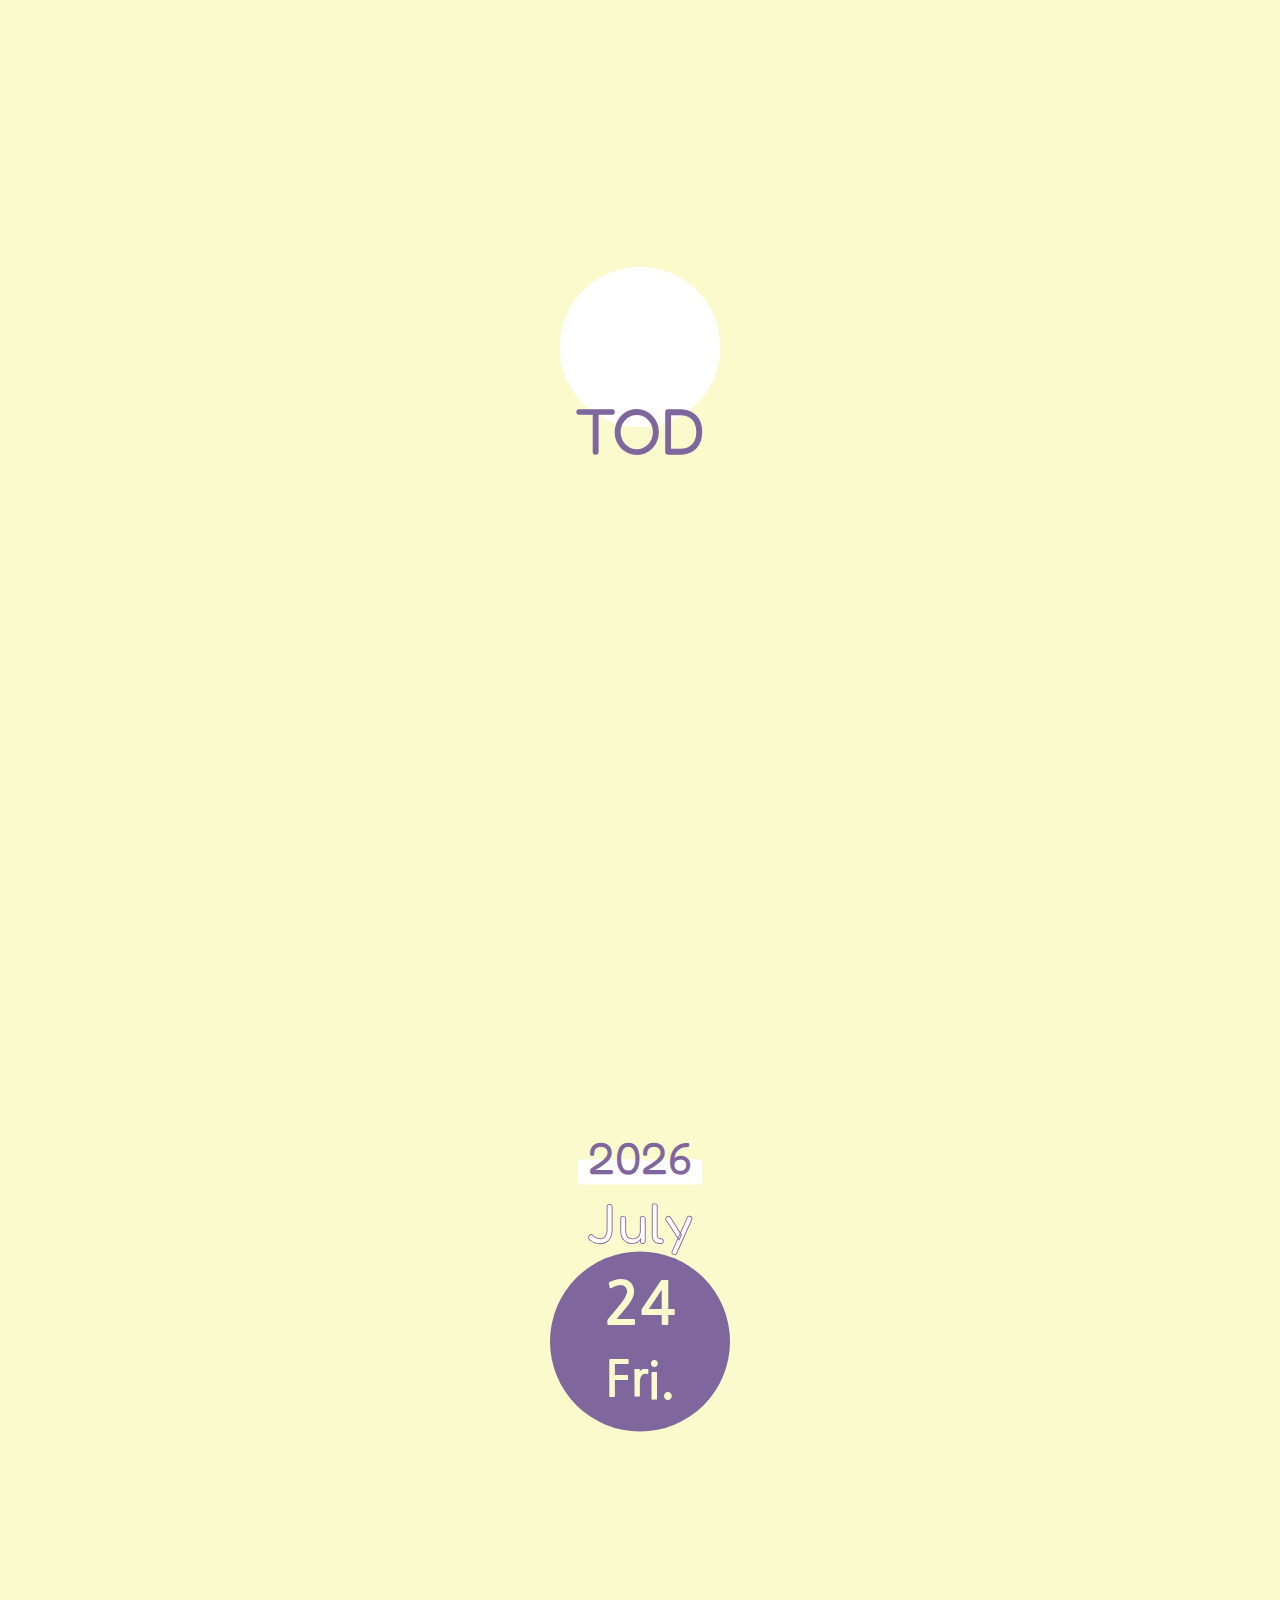
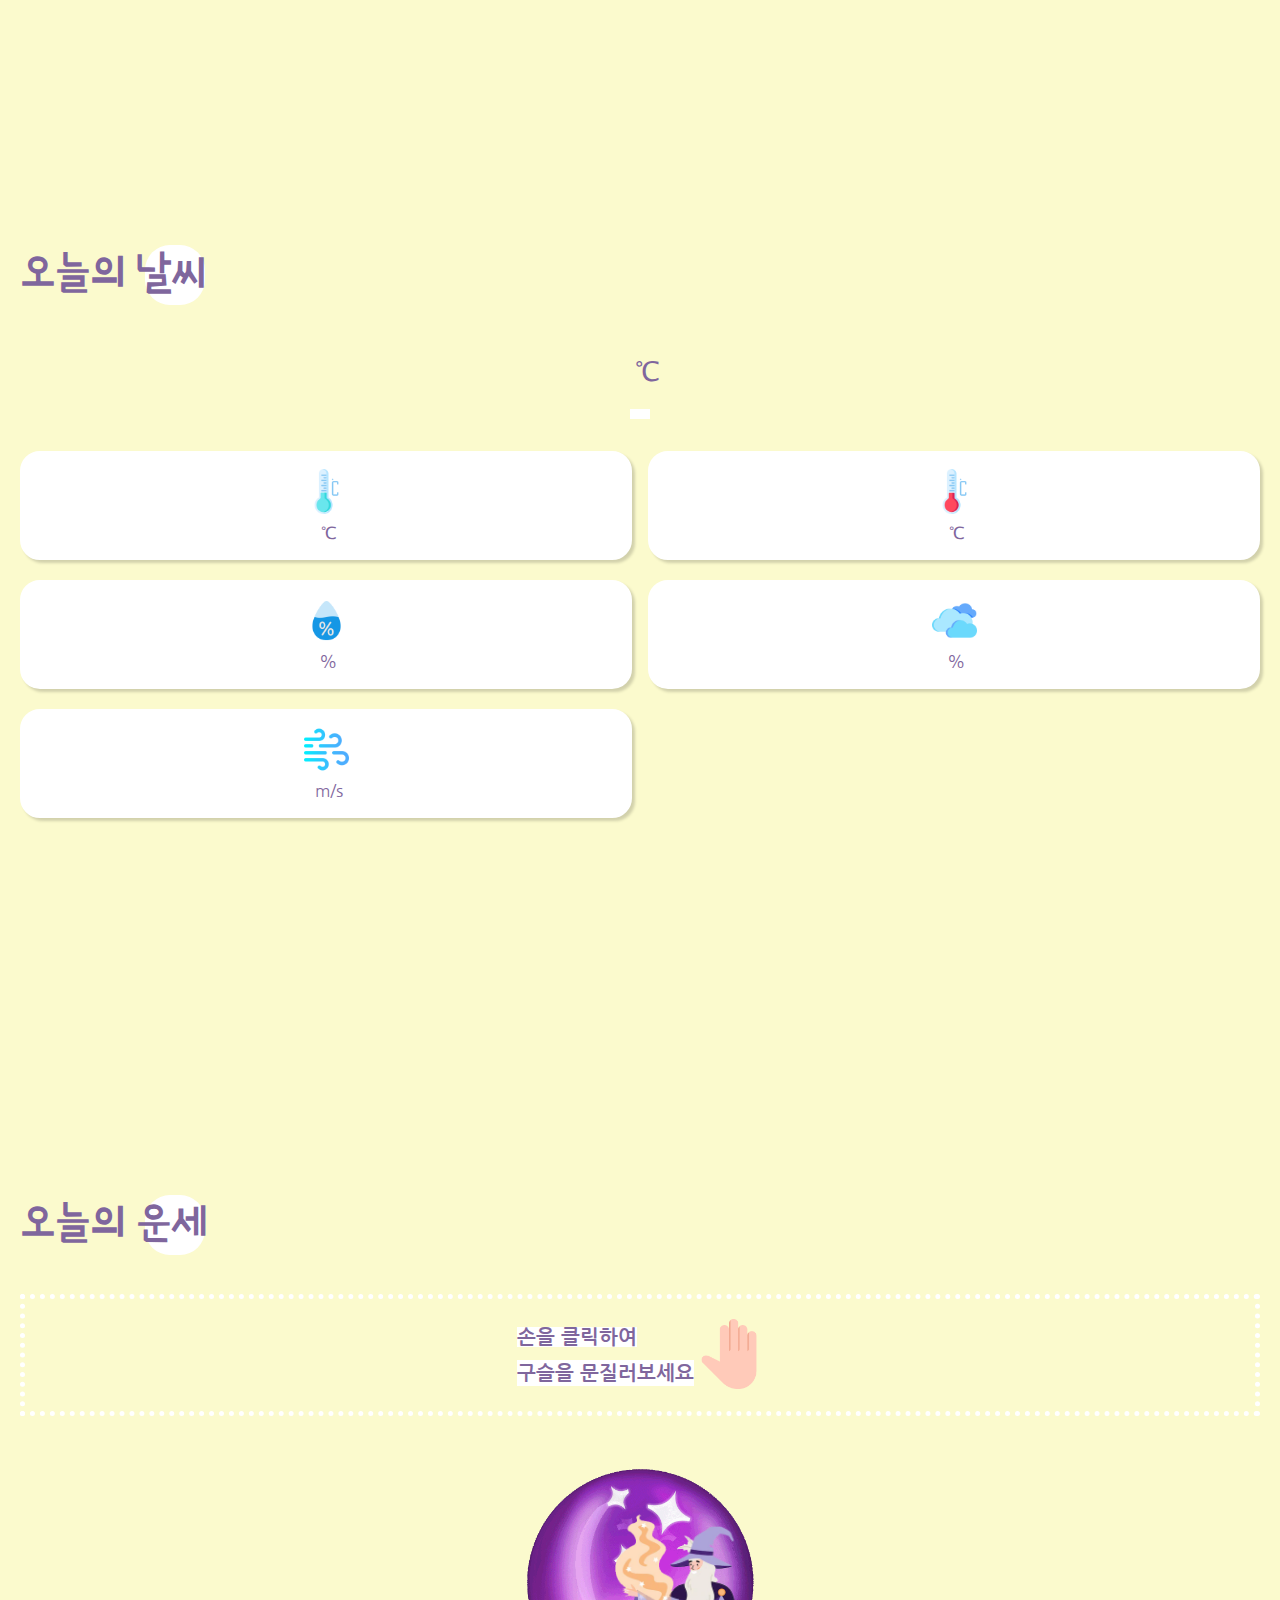
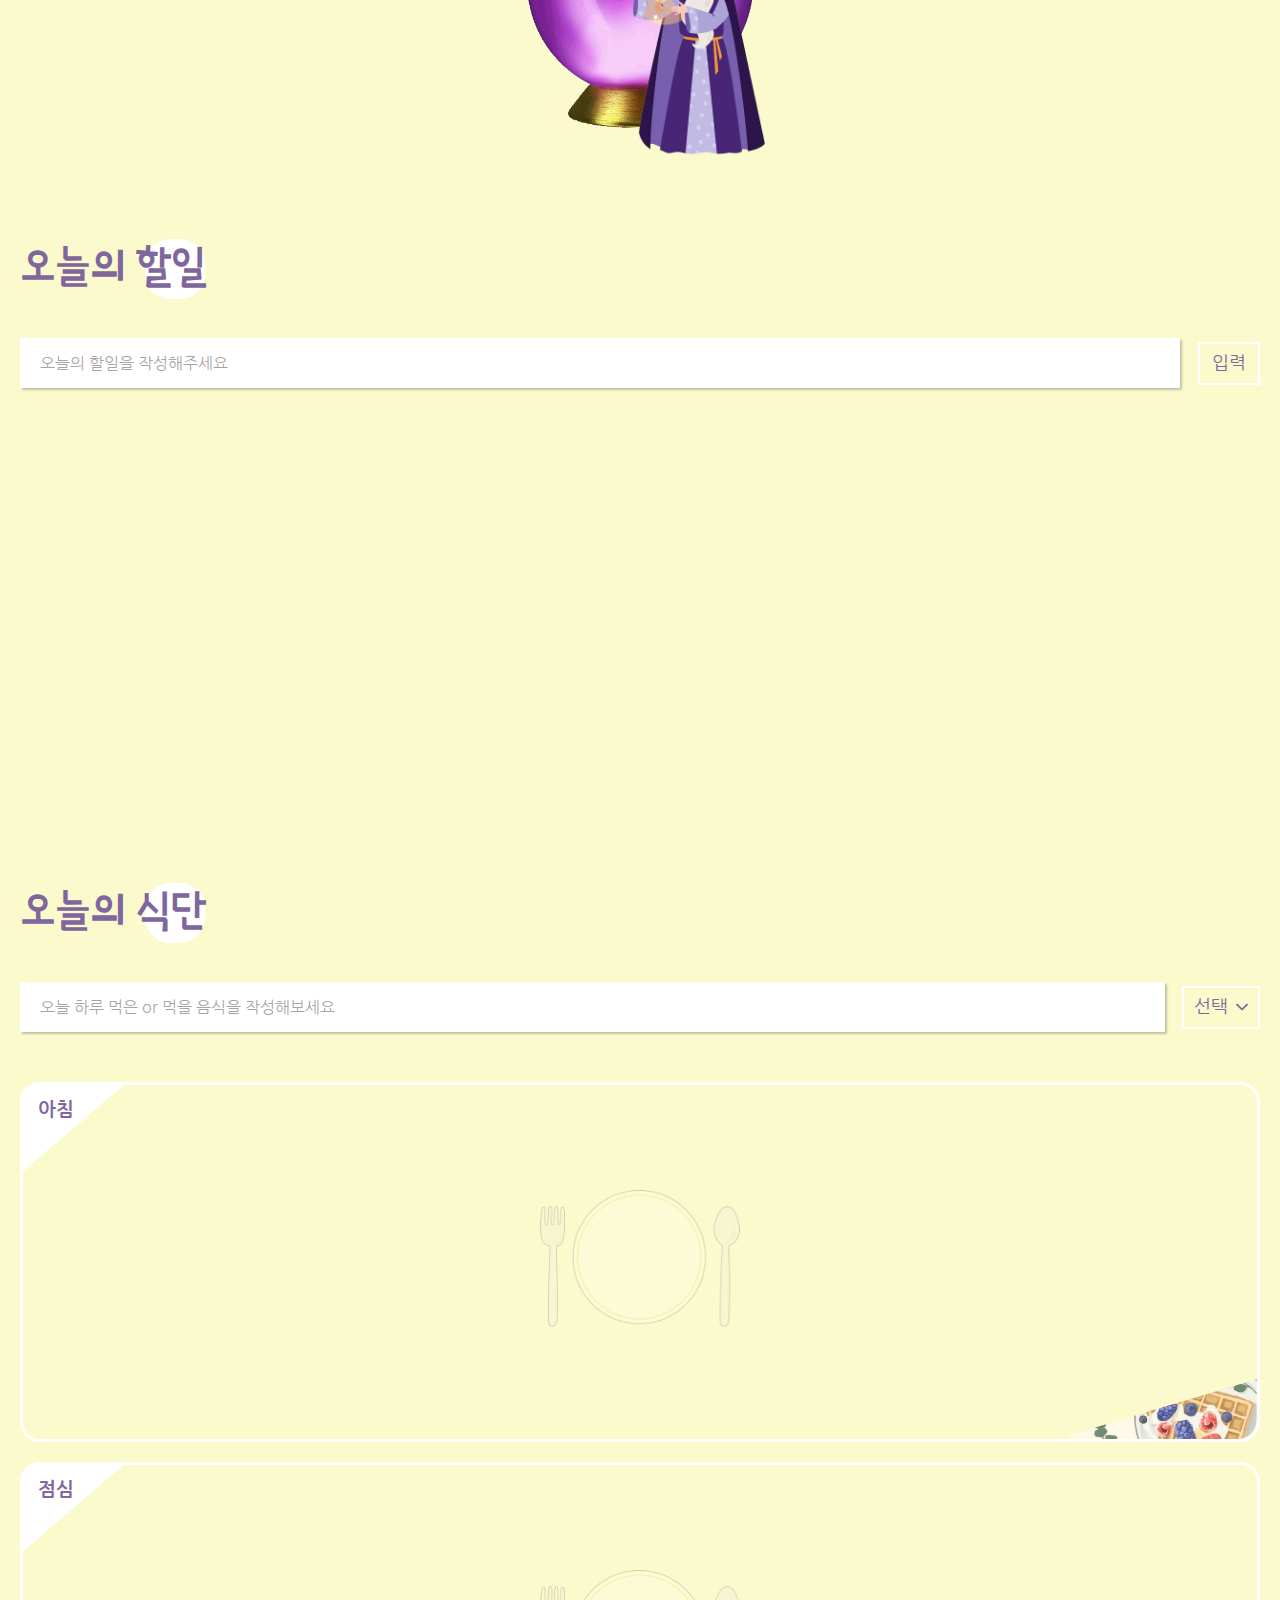
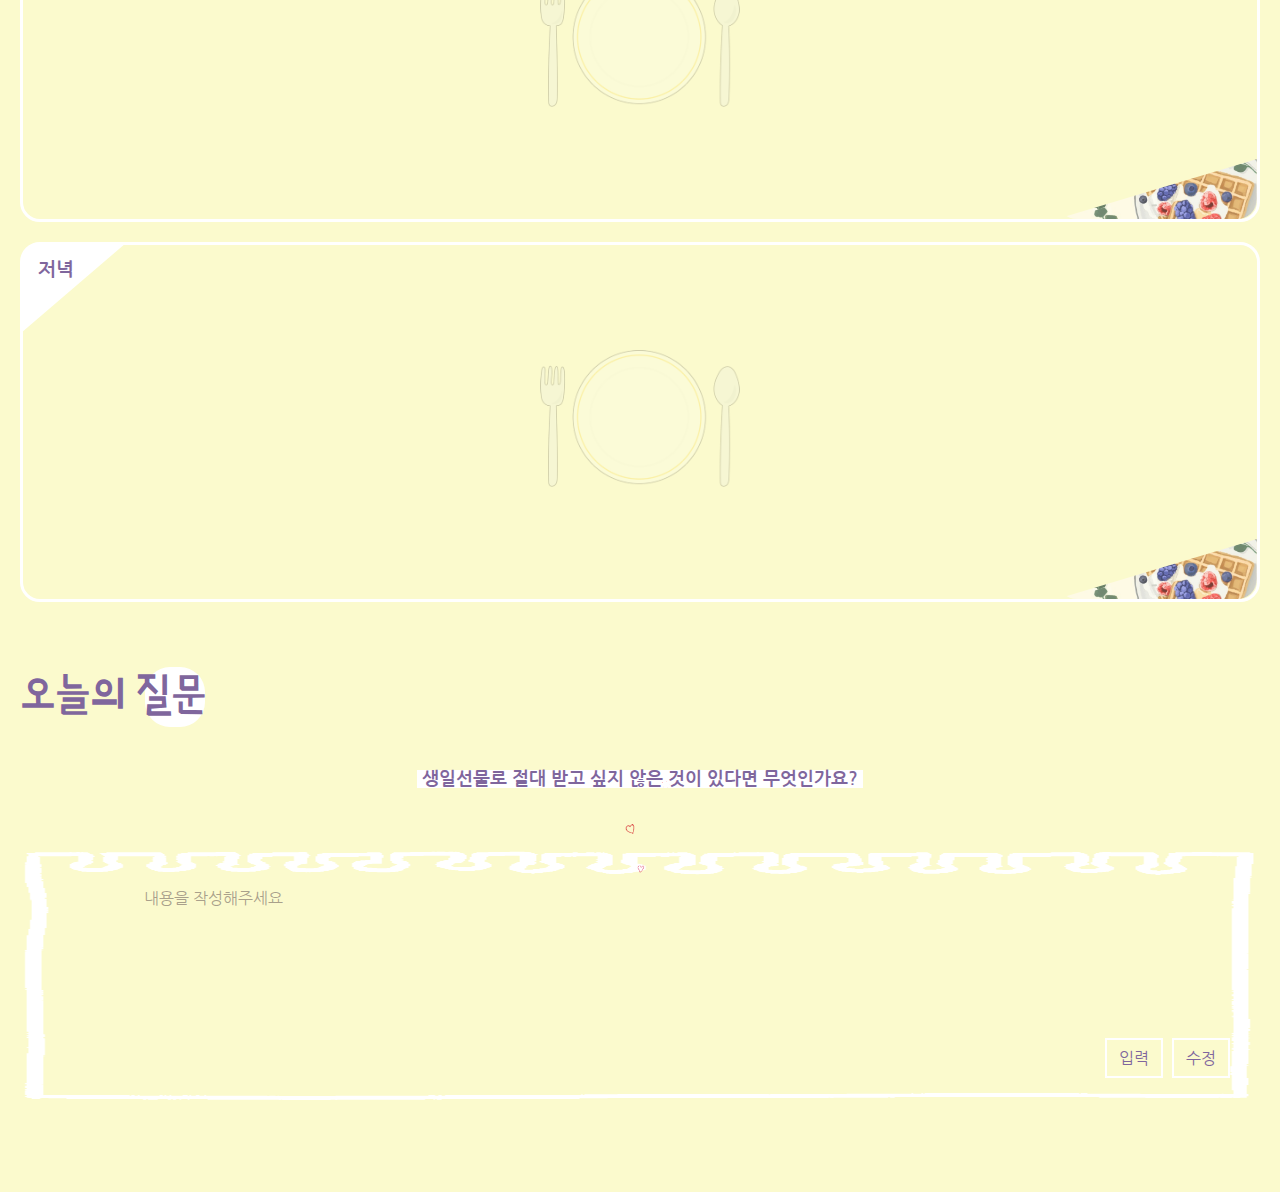
==== today/MO/index.html @ ecceb497 "Add files via upload" ====
<!DOCTYPE html>
<html lang="ko">

<head>
    <meta charset="UTF-8">
    <meta http-equiv="X-UA-Compatible" content="IE=edge">
	<meta http-equiv="Content-Security-Policy" content="upgrade-insecure-requests">
    <meta name="viewport" content="width=device-width, initial-scale=1.0">
    <meta name="author" content="mijin">
    <meta name="description" content="today">
    <link rel="stylesheet" href="./css/reset.css" type="text/css">
    <link rel="stylesheet" href="./css/index.css" type="text/css">
    <title>TODAY</title>
    <link rel="icon" href="../PC/images/favicon.ico">
    <link rel="shortcut icon" href="../PC/images/favicon.ico">
</head>

<body>
    <div id="wrap">
        <header class="h100">
					<div class="inner">
						<div class="title-wrap">
							<h1 class="main-title">TODAY IS ...</h1>
						</div>
						<span class="circle"></span>
						<div class="scroll-img-area hide">
							<img src="./images/scroll.png" alt="scrollImg" class="scroll-img">
						</div>
					</div>
        </header>

        <main>
					<section id="today">
						<div class="today-wrap">
							<div class="inner">
								<h2 class="title">day</h2>
								
								<div class="day-wrap">
									<div class="day">
										<strong class="year"></strong>
										<svg width="280" height="150" viewBox="0 0 650 10">
											<text class="month" text-anchor="middle" x="50%"></text>
										</svg>
										<div class="txt">
											<strong class="date"></strong>
											<strong class="day-week"></strong>
										</div>
									</div>
								</div>
							</div>          
						</div>     
					</section>

						<section id="weather" class="h100">
							<div class="common-wrap">
                <div class="inner">
									<h2 class="title">오늘의 날씨 <span class="dot"></span></h2>
									<div class="weather-data">
										<div class="tit">
												<strong class="icon"></strong>
												<div class="tit-detail">
														<strong class="name"></strong>
														<strong class="temperature"></strong><span class="degree">&#8451;</span>
												</div>
										</div>

										<div class="tit-description">
											<strong class="description"></strong>
										</div>

										<div class="cont">
												<ul>
														<li>
																<img src="../PC/images/low-temperature.png" alt="high-temperature">
																<strong class="tempMin"></strong><span>&#8451;</span>
														</li>
														<li>
																<img src="../PC/images/high-temperature.png" alt="high-temperature">
																<strong class="tempMax"></strong><span>&#8451;</span>
														</li>
														<li>
																<img src="../PC/images//humidity.png" alt="humidity">
																<strong class="humidity"></strong><span>&#37;</span>
														</li>
														<li>
																<img src="../PC/images/clouds.png" alt="clouds">
																<strong class="clouds"></strong><span>&#37;</span>
														</li>
														<li>
																<img src="../PC/images/wind.png" alt="wind">
																<strong class="wind"></strong><span>m&#47;s</span>
														</li>
												</ul>
										</div>
									</div>
								</div>
							</div>
            </section>

						<section id="fortune-telling">
							<div class="common-wrap">
								<div class="inner">
									<h2 class="title">오늘의 운세 <span class="dot"></span></h2>
									<div class="area-wrap">
											<div class="hand-area">
													<div class="txt-area">
															<span class="txt type01">손을 클릭하여<br></span>
															<span class="txt type02">구슬을 문질러보세요</span>
													</div>
													<div class="img-area-static">
															<img src="../PC/images/hand.png" alt="hand" class="hand-img">
													</div>
											</div>
											<div class="img-area">
													<div class="ball">
															<img src="../PC/images/crystal-ball.gif" alt="crystal-ball" class="ball-img">
													</div>
													<div class="wizard">
															<img src="../PC/images/wizard.png" alt="wizard" class="wizard-img">
													</div>
											</div>
											<div class="loading hide">
													<img src="../PC/images/loading.gif" alt="loading" class="loading-img">
											</div>
											<div class="result-area hide">
													<div class="result">
															<p class="result-txt"></p>
													</div>
											</div>
											<div class="reset hide">
												<a href="#"><img src="../PC/images/reset.png" alt="reset" class="reset-img"></a>
										</div>
									</div>
								</div>
								<div class="img-area-move">
										<img src="../PC/images/hand.png" alt="hand" class="hand-img hide">
								</div>
							</div>
            </section>

						<section id="to-do-list">
							<div class="common-wrap">
								<div class="inner">
									<div class="to-do-list-wrap">
											<h2 class="title">오늘의 할일 <span class="dot"></span></h2>
											<div class="write">
													<input type="text" placeholder="오늘의 할일을 작성해주세요" title="오늘의 할일 입력" class="write-box">
													<button type="button" class="enter-btn">입력</button>
											</div>
											<div class="cont"></div>
									</div>
								</div>
							</div>
            </section>

						<section id="menu-planner">
							<div class="common-wrap">
								<div class="inner">
									<h2 class="title">오늘의 식단 <span class="dot"></span></h2>
									<div class="menu-planner-wrap">
											<div class="write">
													<input type="text" placeholder="오늘 하루 먹은 or 먹을 음식을 작성해보세요" title="식단 입력" class="write-box">
													<div class="select-box">
															<button type="button" class="select-btn"><span class="txt">선택</button>
															<span class="select-arrow"></span>
															<div class="select-list-area">
																	<ul class="select-list hide">
																			<li>아침</li>
																			<li>점심</li>
																			<li>저녁</li>
																	</ul>
															</div>
													</div>
											</div>

											<div class="menu">
												<ul>
														<li>
																<strong class="tit">아침</strong>
																<div class="menu-list breakfast"></div>
																<span class="bg"></span>
														</li>
														<li>
																<strong class="tit">점심</strong>
																<div class="menu-list lunch"></div>
																<span class="bg"></span>
														</li>
														<li>
																<strong class="tit">저녁</strong>
																<div class="menu-list dinner"></div>
																<span class="bg"></span>
														</li>
												</ul>
										</div>
									</div>
								</div>
							</div>
            </section>

						<section id="question">
							<div class="common-wrap">
								<div class="inner">
									<h2 class="title">오늘의 질문 <span class="dot"></span></h2>
									<div class="question-list">
										<div class="tit-wrap">
											<strong class="tit"></strong>
										</div>
										<div class="txt-area">
												<textarea title="내용 입력" placeholder="내용을 작성해주세요"></textarea>
										</div>
										<div class="btn">
											<button type="button" class="enter">입력</button>
											<button type="button" class="edit">수정</button>
										</div>
									</div>
								</div>
							</div>
            </section>
        </main>
    </div>
    <script src="./js/index.js"></script>
</body>

</html>
---- today/MO/css/index.css ----
@charset "utf-8";

@import url('https://fonts.googleapis.com/css2?family=Fredoka+One&family=Nanum+Gothic&family=Poor+Story&display=block');

body {background-color:#FBFACD;}
body::-webkit-scrollbar {width:5px; background-color:transparent;}
body::-webkit-scrollbar-thumb {border-radius:20px; background-color:#7F669D;}
.inner {width:100%; padding:0 20px; margin:0 auto;}
.h100 {height:100vh;}

/*header*/
header {position:relative; height:100vh;}
.title-wrap {position:absolute; top:50%; left:50%; transform:translate(-50%,-80%);}
.circle {display:block; position:absolute; top:43%; left:50%; animation:size 5s linear infinite; z-index:-1;}
.circle::before {display:block; content:""; width:160px; height:160px; position:absolute; top:50%; left:50%; transform:translate(-50%,-75%); background:url("../images/circle.png") no-repeat; background-size:cover;}
.title-wrap .main-title {max-width:250px; margin:0 auto; font-family:'Fredoka One', cursive; font-size:65px; text-align:center;}
.scroll-img-area {position:absolute; bottom:100px; left:50%; transform:translateX(-50%);}
.scroll-img-area .scroll-img {width:100px; animation:scroll 1s linear infinite alternate;}

@keyframes size {
    from {transform:rotate(0);}
    to {transform:rotate(360deg);}
}

@keyframes scroll {
    from {transform:translateY(0);}
    to {transform:translateY(10px);}
}

/*main*/
/* common */
.title {position:relative; padding:50px 0; font-size:44px; font-weight:600; font-family:'Poor Story', cursive;}
.title > .dot {display:inline-block; font-family:'Fredoka One', cursive; letter-spacing:3px; font-size:38px;}
.title::before {display:block; content:""; position:absolute; top:45px; left:125px; width:60px; height:60px; background-color:#fff; border-radius:25px; z-index:-1; animation:rotate 3s linear infinite;}
@keyframes rotate {
    from {transform:rotate(0);}
    to {transform:rotate(360deg);}
}

.hide {display:none !important;}
.show {display:block !important;}
.on {transform:translateX(12px) !important;}

.write {position:relative; text-align:center; display:flex; align-items:center; justify-content:space-between;}
.write input[type="text"] {padding:0 20px; height:50px; outline:none; border:0; box-shadow:2px 2px 2px #413d3d4c; caret-color:#000; font-family:'Nanum Gothic', sans-serif; font-size:16px; text-overflow:ellipsis;}
.write input[type="text"]::placeholder {color:#6151518b;}

/* today */
#today {position:relative; height:100vh;}
.today-wrap {position:absolute; top:23%; left:50%; transform:translate(-50%,-50%); width:100%;}
.today-wrap .title {font-size:0;}
.today-wrap .title::before {display:none;}
.today-wrap .day-wrap {color:#7F669D; text-align:center;}
.today-wrap .day {position:relative;}
.today-wrap .day::before {display:block; content:""; width:180px; height:180px; border-radius:100%; position:absolute; top:117px; left:50%; transform:translateX(-50%); z-index:-1; background-color:#7F669D; animation:move 2s linear infinite alternate; transform-origin:0% 50%;}
.today-wrap .day svg {position:absolute; top:80%; left:50%; transform:translate(-50%,0);}
.today-wrap .day svg text {fill:#fff; stroke:#7F669D; stroke-width:2px; font-family:'Fredoka One', cursive;}
.today-wrap .year {position:relative; padding:0 10px; font-size:45px; font-family:'Fredoka One', cursive; font-weight:normal;}
.today-wrap .year::before {display:block; content:""; width:100%; height:25px; background-color:#fff; position:absolute; bottom:0; left:0; z-index:-1;}
.today-wrap .month {font-size:130px; letter-spacing:3px;}
.today-wrap .txt {position:absolute; top:140px; left:50%; transform:translateX(-50%); color:#FBFACD;}
.today-wrap .date {font-size:60px;}
.today-wrap .day-week {display:block; margin-top:20px; font-size:50px;}
@keyframes move {
	0% {transform:scale(0.8) translateX(-50%);}
	100% {transform:scale(1) translateX(-50%);}
}

/* weather */
.weather-data {position:relative; text-align:center;}
.weather-data > .tit {display:flex; justify-content:center; align-items:center;}
.weather-data > .tit .icon .weather-img {width:110px; height:110px; border-radius:100%;}
.weather-data > .tit .tit-detail {position:relative; margin-left:10px; text-align:left;}
.weather-data > .tit .tit-detail .name {display:block; margin-bottom:5px; max-width:120px; word-break:break-all; font-size:33px;}
.weather-data > .tit .tit-detail .degree {margin-left:5px; font-size:27px;}
.weather-data > .tit .tit-detail .temperature {font-size:38px;}
.weather-data > .tit .tit-detail .clone {color:#fff; animation:fluttering 1.2s linear infinite alternate;}
.weather-data > .tit .tit-detail .clone.name {position:absolute; top:-2px; left:0; clip-path:polygon(0 80%, 100% 50%, 100% 100%, 0% 100%);}
.weather-data > .tit .tit-detail .clone.temperature {position:absolute; top:39px; left:-1px; height:20px; overflow:hidden;}
.weather-data .tit-description {margin:10px 0 30px 0; font-size:20px; line-height:1.2;}
.weather-data .tit-description .description {position:relative; padding:0 10px;}
.weather-data .tit-description .description::before {display:block; content:""; width:100%; height:50%; background-color:#fff; position:absolute; bottom:0; left:0; z-index:-1;}
.weather-data .cont > ul {display:flex; flex-wrap:wrap; justify-content:space-between;}
.weather-data .cont li {padding:15px 0; margin:0 8px 20px 0; width:calc(50% - 8px); border:3px solid #fff; border-radius:20px; background-color:#fff; box-shadow:3px 3px 3px rgba(0, 0, 0, 0.163);}
.weather-data .cont li:nth-child(2n) {margin-right:0;}
.weather-data .cont li img {display:block; margin:0 auto; margin-bottom:10px; width:45px;}
.weather-data .cont li strong {position:relative; font-size:18px;}
.weather-data .cont li span {margin-left:5px; font-size:17px;}
@keyframes fluttering {
    from {transform: skew(-2deg) scale(1, 1.1);}
    to {transform: skew(-8deg) scale(1, 1.1);}
}

/* fortune-telling */
#fortune-telling {position:relative; margin-top:50px;}
.area-wrap {position:relative; height:500px;}
.hand-area {padding:20px; width:100%; border:5px dotted #fff; display:flex; justify-content:center; align-items:center;}
.hand-area .txt-area {line-height:1.3;}
.hand-area .txt {font-size:20px; font-weight:bold; background-color:#fff;}
.hand-area .txt.type02 {display:inline-block; margin-top:10px;}
.hand-area .img-area-static .hand-img {cursor:pointer;}
.hand-img {width:70px;}
@keyframes handMove {
    from {transform:translateY(-5px);}
    to {transform:translateY(5px);}
}
@keyframes shake {
	from {transform:translateY(0);}
	to {transform:translateY(5px);}
}
.img-area {position:absolute; top:50%; left:50%; transform:translate(-50%,-30%);} 
.img-area .ball-img {width:250px;}
.img-area .wizard {position:absolute; bottom:-20px; left:100px;}
.img-area .wizard-img {width:150px;}
.loading {position:absolute; top:-100px; left:50%; transform:translateX(-50%);}
.loading-img {width:500px;}
.result-area {position:absolute; top:50px; left:50%; transform:translateX(-50%); width:100%;}
.result {animation:shake 1s linear infinite alternate;}
.reset-img {width:45px;}
.result .result-txt {position:relative; padding:30px 40px; font-size:16px; line-height:1.8; text-align:justify; font-weight:bold; background-color:#fff; border-radius:50px; box-shadow:5px 5px 5px #00000016;}
.reset {position:absolute; top:0; right:10px;}
.img-area-move .hand-img {position:absolute; top:23%; left:53%; transform:translate(-50%,-50%);} 

/* to-do-list */
.to-do-list-wrap .write input[type="text"] {width:calc(100% - 80px);}
.to-do-list-wrap .enter-btn {padding:8px 12px; border:2px solid #fff; font-size:18px;}
.to-do-list-wrap .enter-btn:hover {background-color:#7F669D; color:#fff; border:2px solid #7F669D;}
.to-do-list-wrap .cont {position:relative; height:450px; overflow:auto; overflow-x:hidden;}
.to-do-list-wrap .cont::-webkit-scrollbar {width:5px; border-radius:20px; background-color:#FBFACD;}
.to-do-list-wrap .cont::-webkit-scrollbar-thumb {width:5px; border-radius:20px; background-color:#fff;}
.to-do-list-wrap .cont .list {position:relative; padding:20px 0; box-shadow:3px 3px 3px rgba(42, 35, 35, 0.156); border-radius:0 0 0 40px; text-align:center;}
.to-do-list-wrap .cont .list:not(:first-of-type) {margin-top:20px;}
.to-do-list-wrap .cont .list input[type="checkbox"] {display:none;}
.to-do-list-wrap .cont .list input[type="checkbox"] + label::before {display:block; content:""; width:40px; height:40px;  position:absolute; top:50%; left:20px; transform:translateY(-30%); background:url("../../PC/images/check-box-before.png") no-repeat; background-size:cover;}
.to-do-list-wrap .cont .list input[type="checkbox"]:checked + label::after {display:block; content:""; width:40px; height:40px; position:absolute; top:50%; left:20px; transform:translateY(-30%); background:url("../../PC/images/check-box-after.png") no-repeat; background-size:cover;}
.to-do-list-wrap .cont .list label {display:inline-block; padding:15px 0 3px 0; margin-left:10px; max-width:90px; word-break:break-all;font-size:19px; border-bottom:5px solid #fff; line-height:1.3; cursor:pointer;}
.to-do-list-wrap .cont .list .btn {position:absolute; top:50%; right:10px; transform:translateY(-30%);}
.to-do-list-wrap .cont .list .btn img {width:40px;}

/* menu-planner */
.menu-planner-wrap .write input[type="text"] {width:calc(100% - 95px);}
.menu-planner-wrap .select-box {position:relative;}
.menu-planner-wrap .select-box .select-btn {padding:8px 30px 8px 10px; border:2px solid #fff; font-size:18px; font-weight:normal;}
.menu-planner-wrap .select-box .select-btn:hover, .menu-planner-wrap .select-box .select-btn:hover {color:#fff; background-color:#7F669D; border:2px solid #7F669D;}
.menu-planner-wrap .select-box .select-arrow {display:block; width:20px; height:20px; position:absolute; top:50%; right:8px; transform:translateY(-50%); background:url("../../PC/images/arrow-before.png") no-repeat; background-size:20px; cursor:pointer;}
.menu-planner-wrap .select-list-area {position:absolute; top:34px; left:0; z-index:1;}
.menu-planner-wrap .select-list {margin-top:10px; border:2px solid #fff; background-color:#FBFACD;}
.menu-planner-wrap .select-list li {position:relative; padding:8px 30px 8px 10px; color:#7F669D; font-size:18px; cursor:pointer; z-index:1;}
.menu-planner-wrap .select-list li::after {display:block; content:""; background:url("../../PC/images/morning.png") no-repeat; width:18px; height:18px; background-size:18px; position:absolute; top:50%; right:8px; transform:translateY(-50%);}
.menu-planner-wrap .select-list li:nth-child(2):after {background:url("../../PC/images/day.png") no-repeat; background-size:18px;}
.menu-planner-wrap .select-list li:last-child:after {background:url("../../PC/images/night.png") no-repeat; background-size:18px;}
.menu-planner-wrap .select-list li:hover {color:#fff; background-color:#7F669D;}

.menu-planner-wrap .menu {margin-top:50px;}
.menu-planner-wrap .menu li {position:relative; margin-bottom:20px; padding:15px; width:100%; border:3px solid #fff; border-radius:20px;}
.menu-planner-wrap .menu li::before {display:block; content:""; width:150px; height:90px; background-size:cover; border-radius:20px 20px 0 0; background-color:#fff; position:absolute; top:-2px; left:-2px; clip-path:polygon(0% 100%, 0% 0%, 70% 0%, 0% 100%); z-index:-1;}
.menu-planner-wrap .menu li::after {display:block; content:""; background:url("../../PC/images/meal-bg.jpg") no-repeat center; width:200px; height:60px; background-size:cover; border-radius:0 0 20px 20px; position:absolute; bottom:0; right:0; clip-path:polygon(0 100%, 100% 0%, 100% 100%, 0% 100%); opacity:0.8; z-index:-1;}
.menu-planner-wrap li .bg {background:url("../../PC/images/meal-icon.png") no-repeat center; width:200px; height:200px; background-size:200px; position:absolute; top:50%; left:50%; transform:translate(-50%,-50%); opacity:0.2; z-index:-1;}
.menu-planner-wrap .menu li .tit {font-size:19px; position:relative;}
.menu-planner-wrap .menu li .menu-list {position:relative; height:250px; overflow:auto; margin:10px 0 45px 0;}
.menu-planner-wrap .menu li .menu-list::-webkit-scrollbar {width:5px; border-radius:20px; background-color:#FBFACD;}
.menu-planner-wrap .menu li .menu-list::-webkit-scrollbar-thumb {width:5px; border-radius:20px; background-color:#fff;}
.menu-planner-wrap .menu li .cont {padding:22px 10px 0 20px; display:flex; justify-content:space-between; align-items:center; flex-wrap:wrap;}
.menu-planner-wrap .menu li .cont .tit {width:100%; margin-bottom:15px; text-align:left; word-break:break-all; font-size:17px;}
.menu-planner-wrap .menu li .cont input[type="text"] {border:0; outline:none; text-align:center; color:#7F669D; font-size:17px; background-color:transparent; border-bottom:3px solid #fff;}
.menu-planner-wrap .menu li .cont .amount {width:30px;}
.menu-planner-wrap .menu li .cont .kcal input {width:50px;}
.menu-planner-wrap .menu li .cont .kcal label {padding-left:10px; font-size:17px;}
.menu-planner-wrap .menu li .cont .remove-btn {display:block;}
.menu-planner-wrap .menu li .cont .remove-btn > img {width:18px;}

/* question */
#question {height:570px;}
.question-list {position:relative; text-align:center;}
.question-list::after {display:block; content:""; background:url("../../PC/images/heart.gif") no-repeat; width:120px; height:120px; background-size:120px; position:absolute; top:0; left:50%; transform:translateX(-50%);}
.question-list .tit-wrap {height:120px;}
.question-list .tit {position:relative; padding:0 5px; font-size:18px; line-height:1.5; background-color:#fff;}
.question-list textarea {position:relative; width:80%; height:150px; border:0; outline:none; resize:none; color:#7F669D; font-family:'Nanum Gothic', sans-serif; font-size:16px; line-height:1.5; background-color:transparent; z-index:1;}
.question-list textarea::-webkit-scrollbar {width:5px; border-radius:20px; background-color:#FBFACD;}
.question-list textarea::-webkit-scrollbar-thumb {width:5px; border-radius:20px; background-color:#fff;}
.question-list textarea::placeholder {font-size:16px; color:#6151518b;}
.question-list .txt-area::before {display:block; content:""; background:url("../../PC/images/memo.png") no-repeat; width:100%; height:260px; background-size:100% 260px; position:absolute; top:80px; left:50%; transform:translateX(-50%); z-index:-1;}
.question-list {position:relative;}
.question-list .btn {position:absolute; bottom:-40px; right:30px;}
.question-list .btn button {padding:8px 12px; border:2px solid #fff; font-size:16px;}
.question-list .btn button:hover {background-color:#7F669D; color:#fff; border:2px solid #7F669D;}
.question-list .btn button:last-of-type {margin-left:5px;}
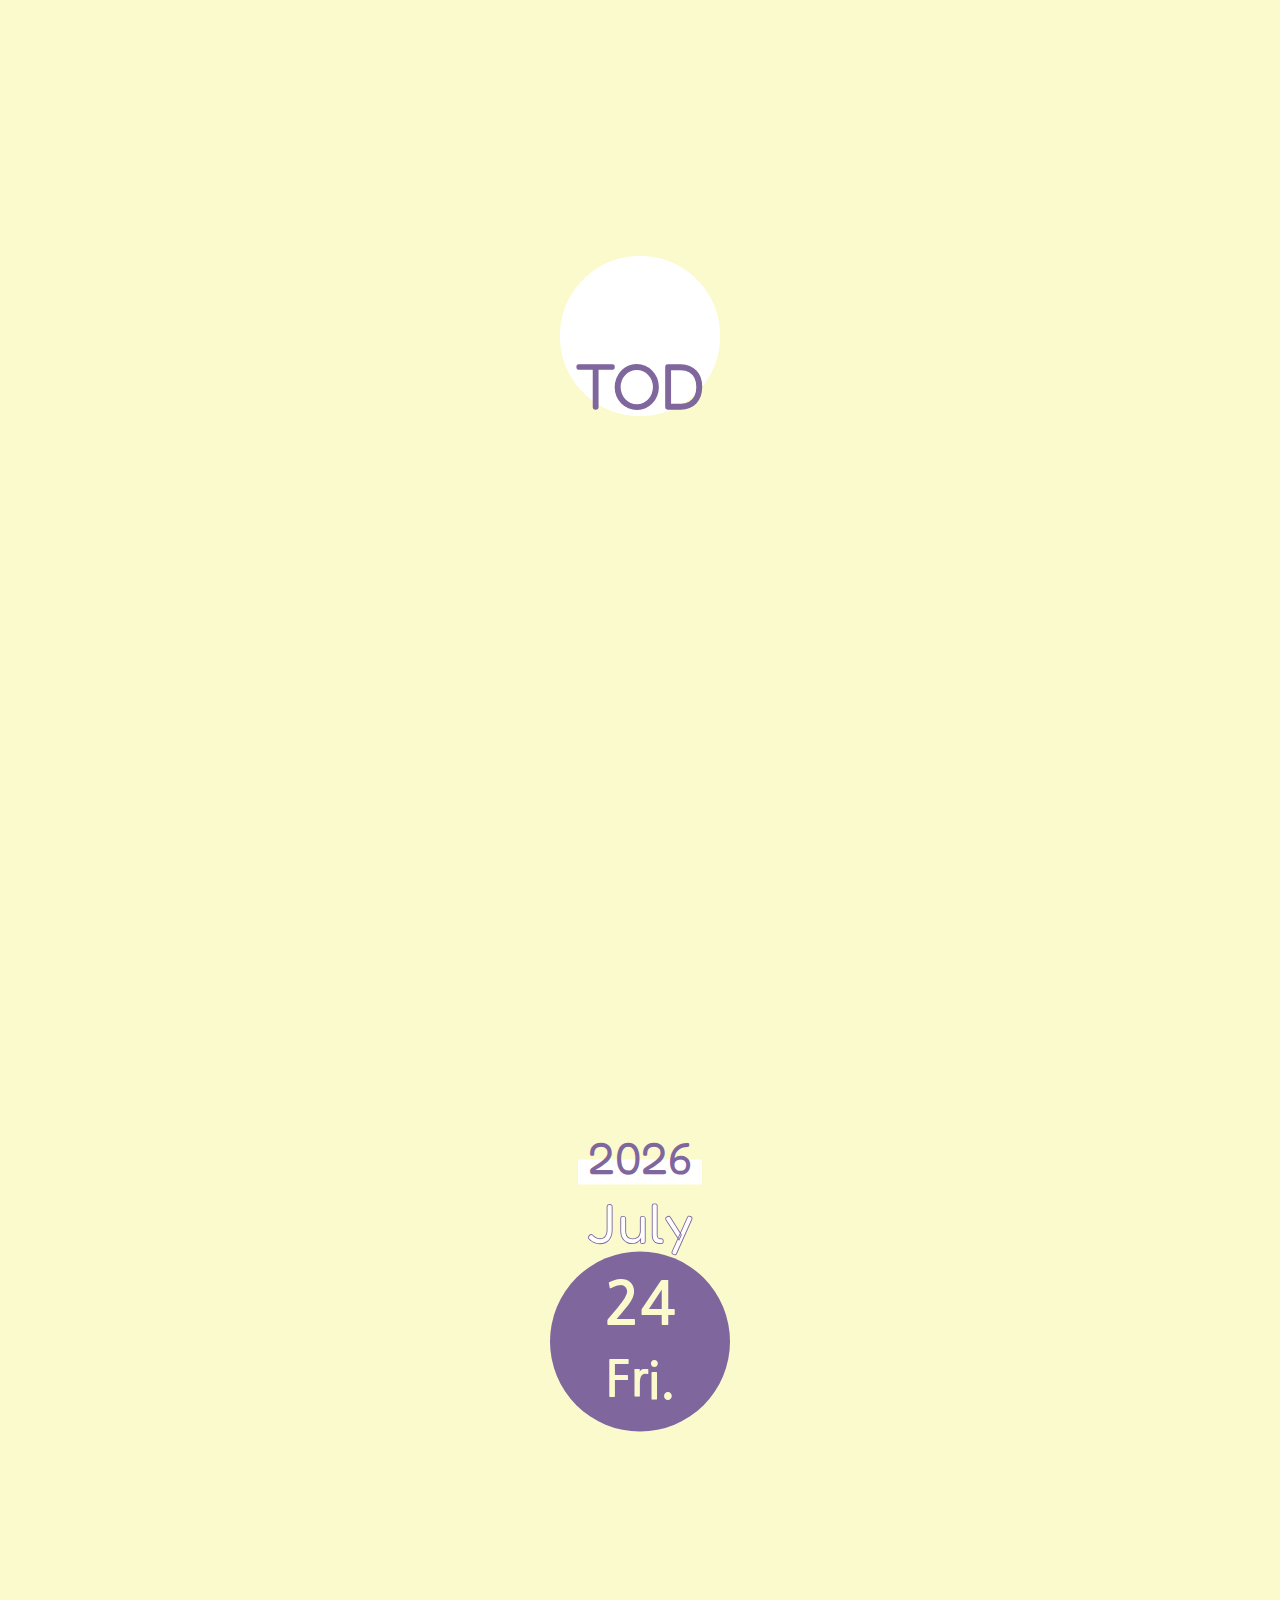
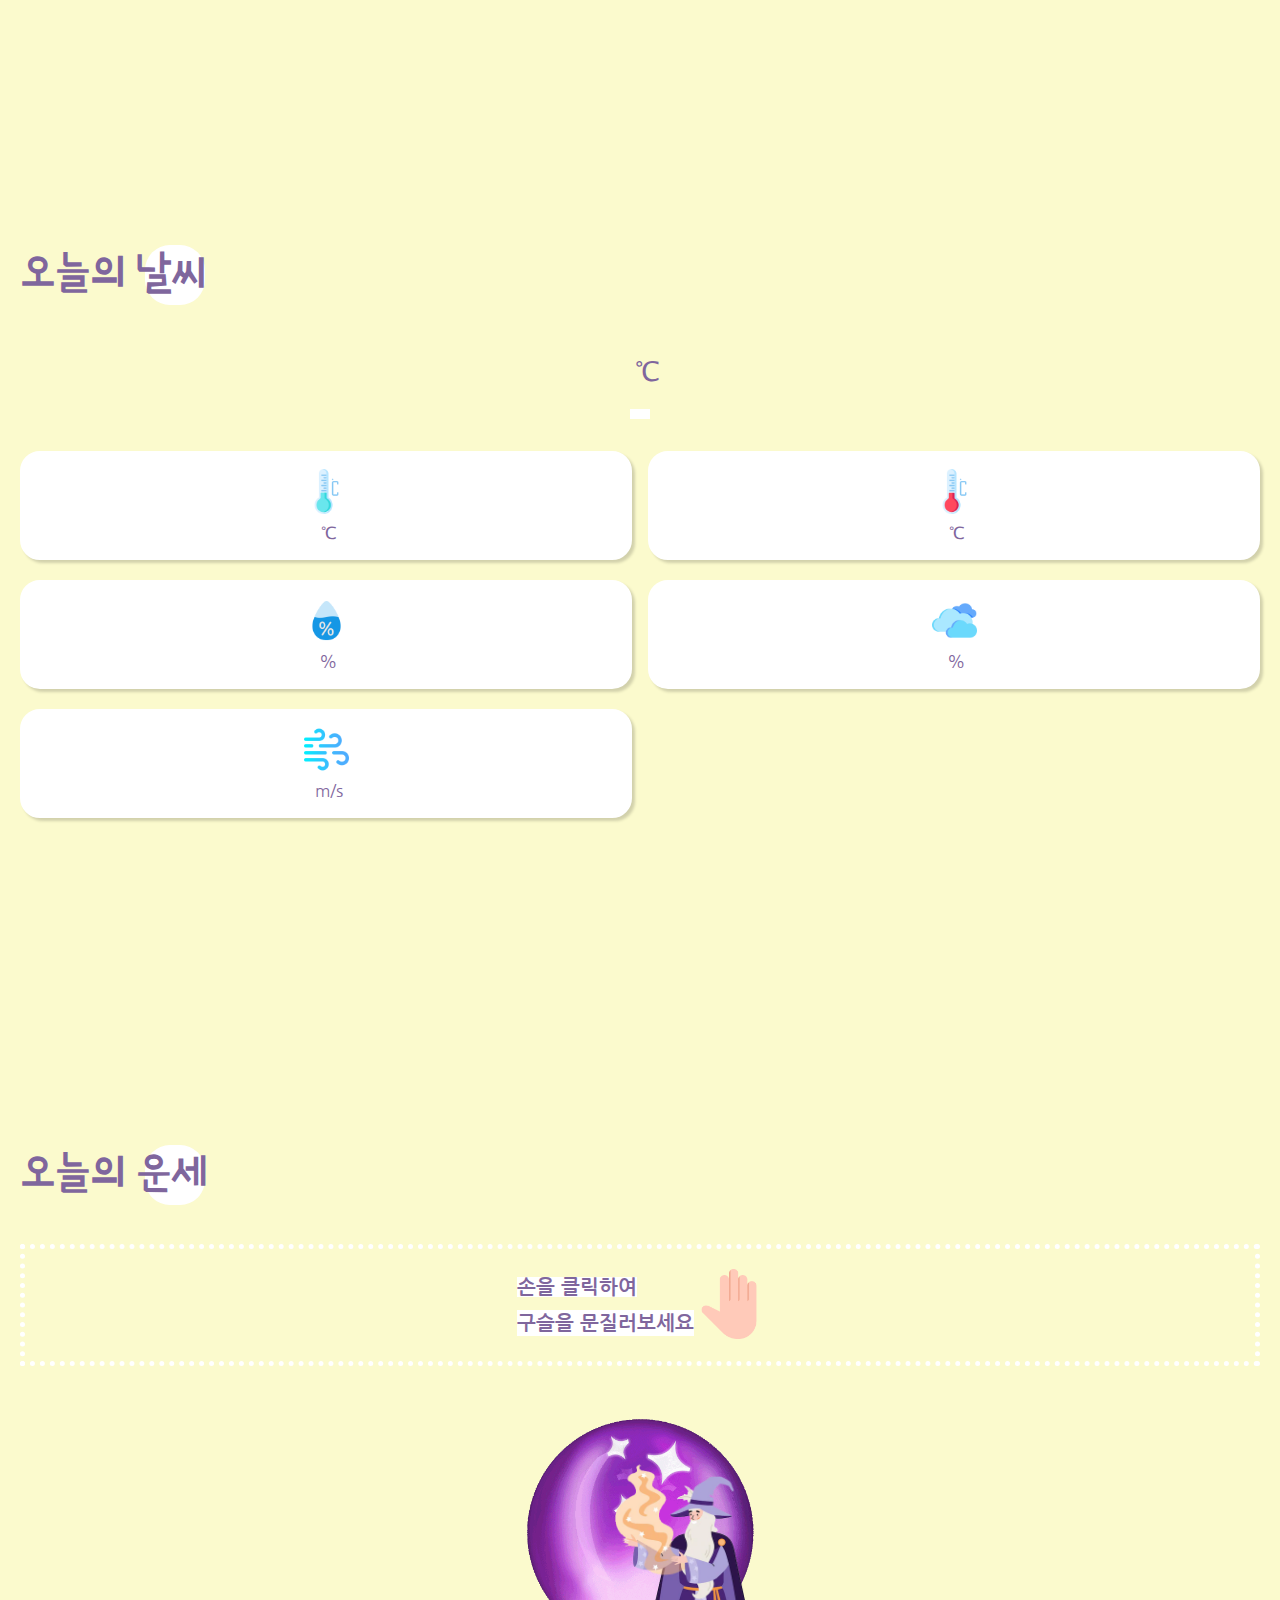
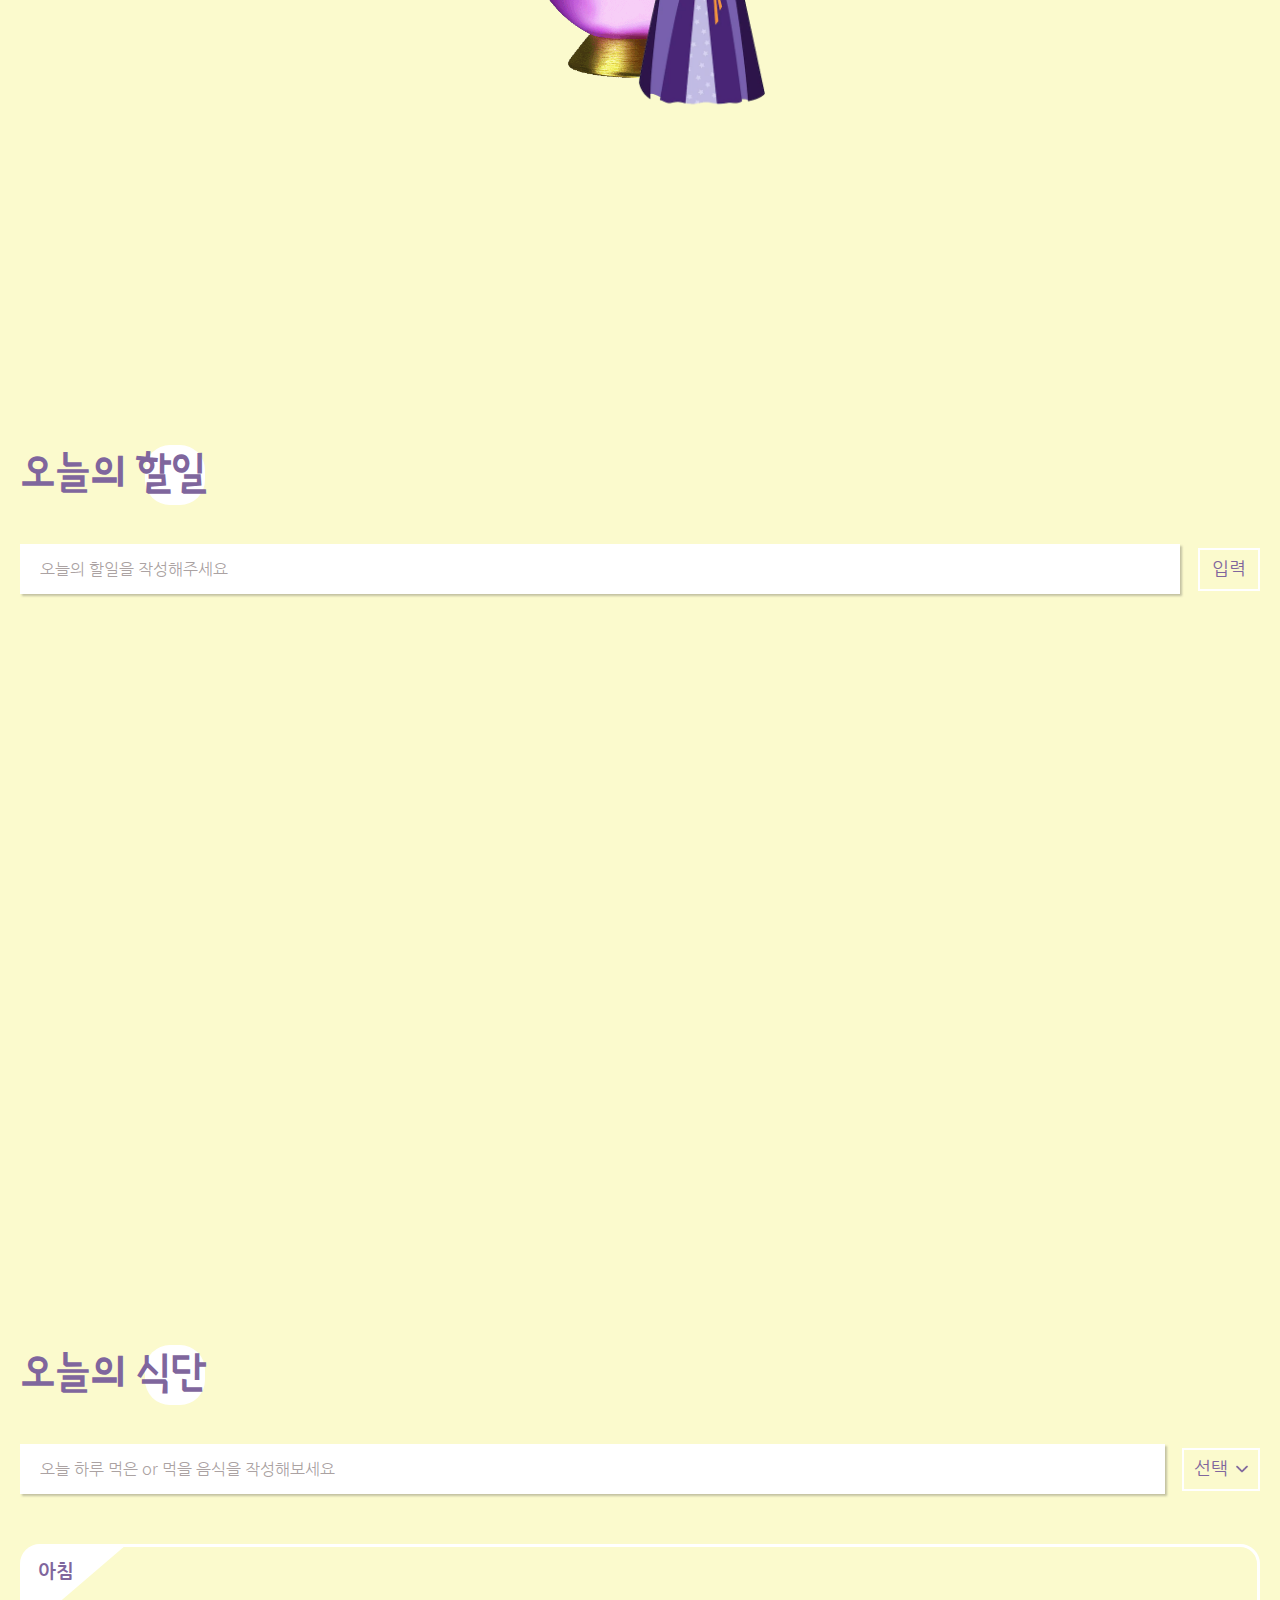
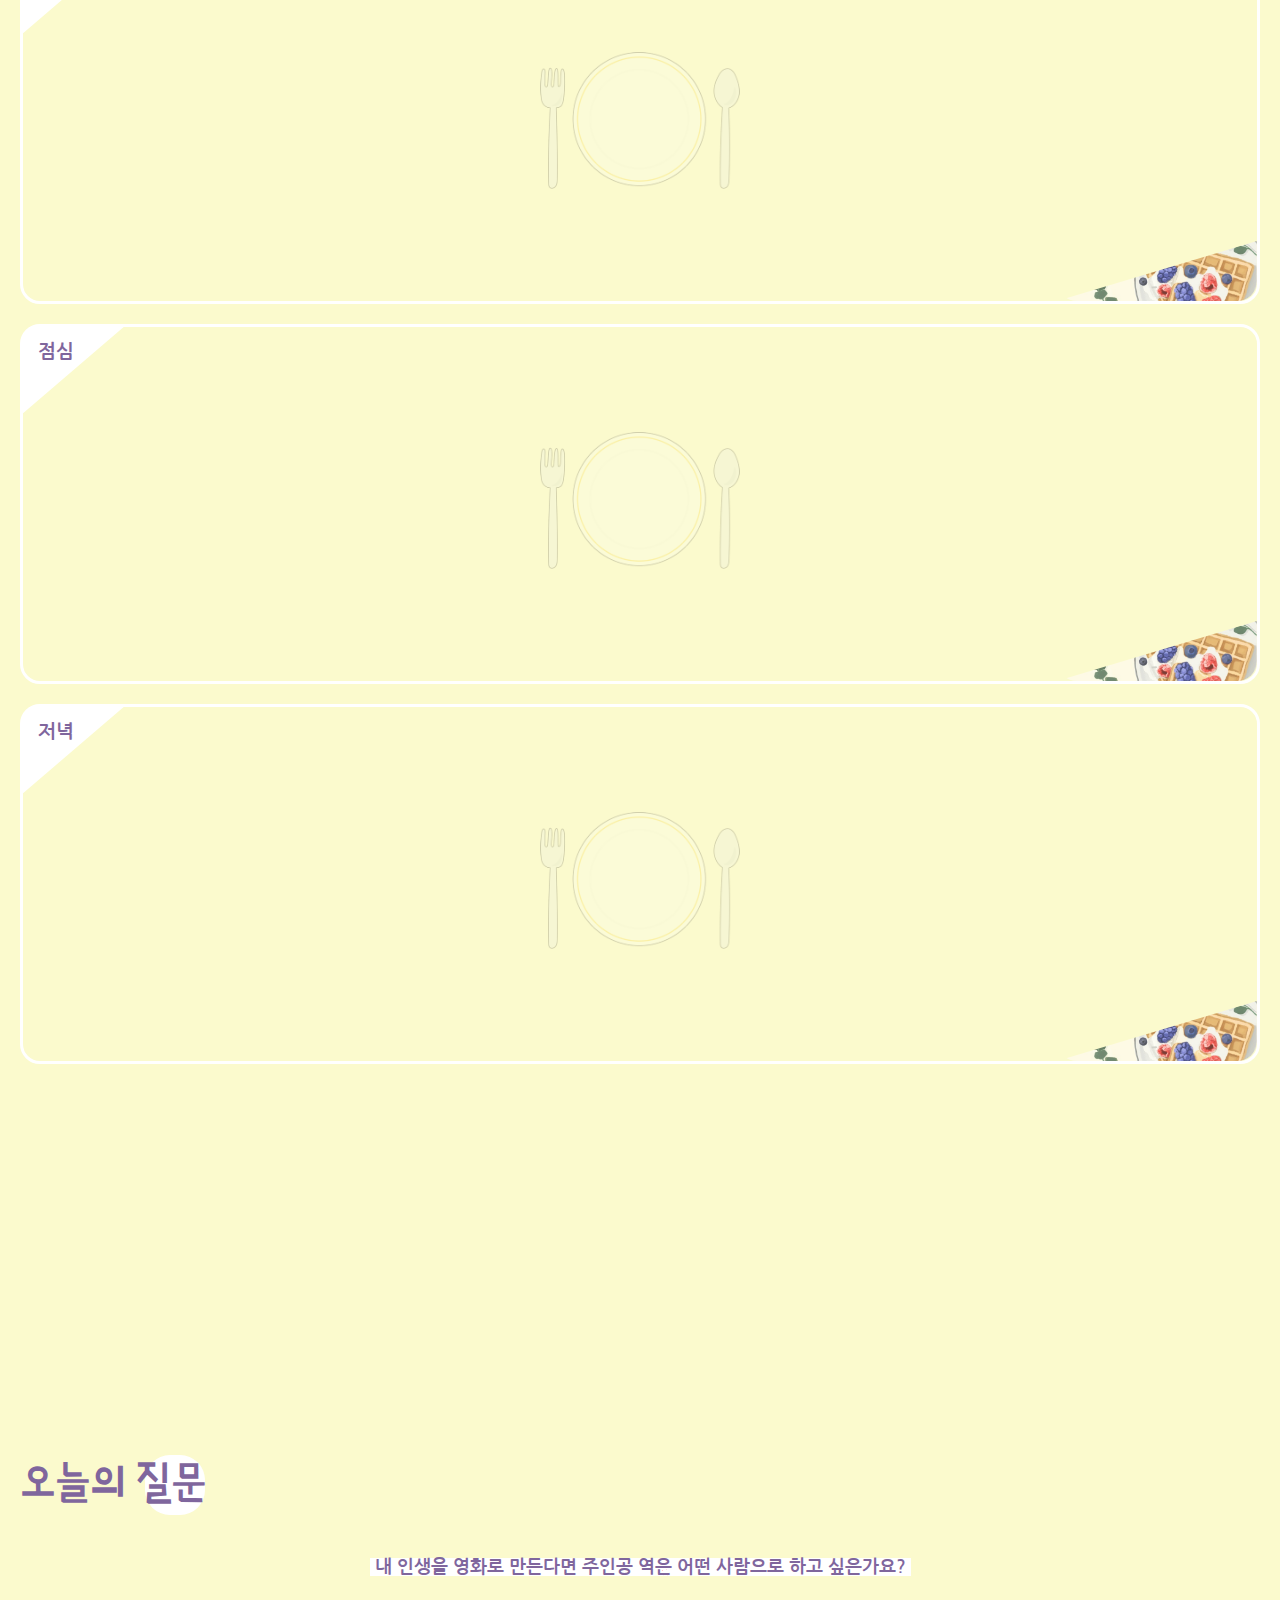
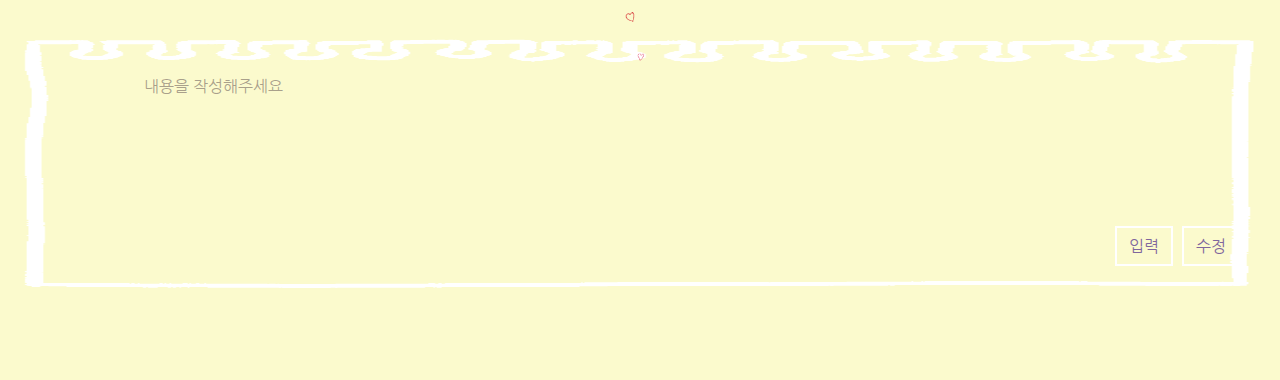
==== commit 19ca378b: "Add files via upload" ====
--- a/today/MO/index.html
+++ b/today/MO/index.html
@@ -30,7 +30,7 @@
         </header>
 
         <main>
-					<section id="today">
+					<section id="today" class="h100">
 						<div class="today-wrap">
 							<div class="inner">
 								<h2 class="title">day</h2>
@@ -97,7 +97,7 @@
 							</div>
             </section>
 
-						<section id="fortune-telling">
+						<section id="fortune-telling" class="h100">
 							<div class="common-wrap">
 								<div class="inner">
 									<h2 class="title">오늘의 운세 <span class="dot"></span></h2>
@@ -138,7 +138,7 @@
 							</div>
             </section>
 
-						<section id="to-do-list">
+						<section id="to-do-list" class="h100">
 							<div class="common-wrap">
 								<div class="inner">
 									<div class="to-do-list-wrap">
@@ -153,7 +153,7 @@
 							</div>
             </section>
 
-						<section id="menu-planner">
+						<section id="menu-planner" class="h190">
 							<div class="common-wrap">
 								<div class="inner">
 									<h2 class="title">오늘의 식단 <span class="dot"></span></h2>
@@ -197,7 +197,7 @@
 							</div>
             </section>
 
-						<section id="question">
+						<section id="question" class="h100">
 							<div class="common-wrap">
 								<div class="inner">
 									<h2 class="title">오늘의 질문 <span class="dot"></span></h2>
--- a/today/MO/css/index.css
+++ b/today/MO/css/index.css
@@ -7,14 +7,15 @@
 body::-webkit-scrollbar-thumb {border-radius:20px; background-color:#7F669D;}
 .inner {width:100%; padding:0 20px; margin:0 auto;}
 .h100 {height:100vh;}
+.h190 {height:190vh;}
 
 /*header*/
 header {position:relative; height:100vh;}
-.title-wrap {position:absolute; top:50%; left:50%; transform:translate(-50%,-80%);}
-.circle {display:block; position:absolute; top:43%; left:50%; animation:size 5s linear infinite; z-index:-1;}
-.circle::before {display:block; content:""; width:160px; height:160px; position:absolute; top:50%; left:50%; transform:translate(-50%,-75%); background:url("../images/circle.png") no-repeat; background-size:cover;}
+.title-wrap {position:absolute; top:45%; left:50%; transform:translate(-50%,-80%);}
+.circle {display:block; position:absolute; top:40%; left:50%; animation:size 5s linear infinite; z-index:-1;}
+.circle::before {display:block; content:""; width:160px; height:160px; position:absolute; top:0; left:50%; transform:translate(-50%,-65%); background:url("../images/circle.png") no-repeat; background-size:cover;}
 .title-wrap .main-title {max-width:250px; margin:0 auto; font-family:'Fredoka One', cursive; font-size:65px; text-align:center;}
-.scroll-img-area {position:absolute; bottom:100px; left:50%; transform:translateX(-50%);}
+.scroll-img-area {position:absolute; bottom:150px; left:50%; transform:translateX(-50%);}
 .scroll-img-area .scroll-img {width:100px; animation:scroll 1s linear infinite alternate;}
 
 @keyframes size {
@@ -92,7 +93,7 @@
 }
 
 /* fortune-telling */
-#fortune-telling {position:relative; margin-top:50px;}
+#fortune-telling {position:relative;}
 .area-wrap {position:relative; height:500px;}
 .hand-area {padding:20px; width:100%; border:5px dotted #fff; display:flex; justify-content:center; align-items:center;}
 .hand-area .txt-area {line-height:1.3;}
@@ -181,7 +182,7 @@
 .question-list textarea::placeholder {font-size:16px; color:#6151518b;}
 .question-list .txt-area::before {display:block; content:""; background:url("../../PC/images/memo.png") no-repeat; width:100%; height:260px; background-size:100% 260px; position:absolute; top:80px; left:50%; transform:translateX(-50%); z-index:-1;}
 .question-list {position:relative;}
-.question-list .btn {position:absolute; bottom:-40px; right:30px;}
+.question-list .btn {position:absolute; bottom:-40px; right:20px;}
 .question-list .btn button {padding:8px 12px; border:2px solid #fff; font-size:16px;}
 .question-list .btn button:hover {background-color:#7F669D; color:#fff; border:2px solid #7F669D;}
 .question-list .btn button:last-of-type {margin-left:5px;}
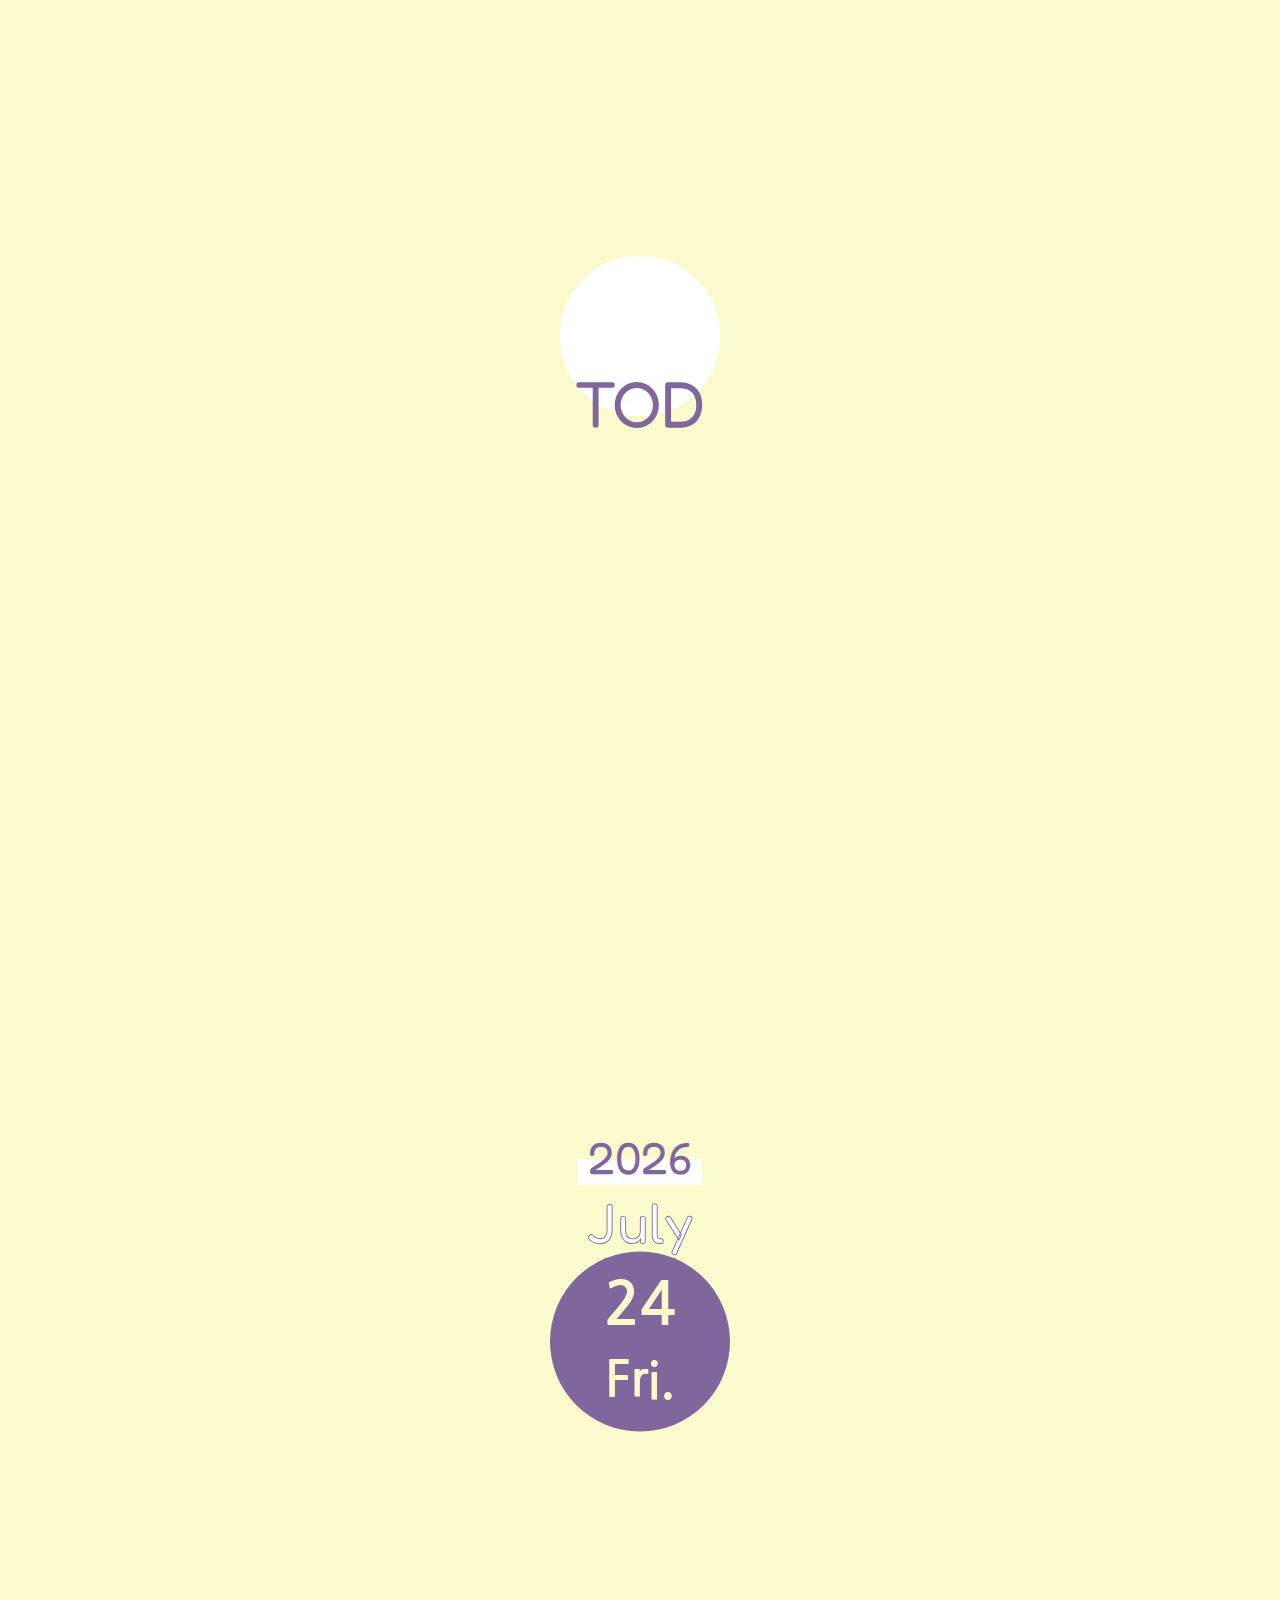
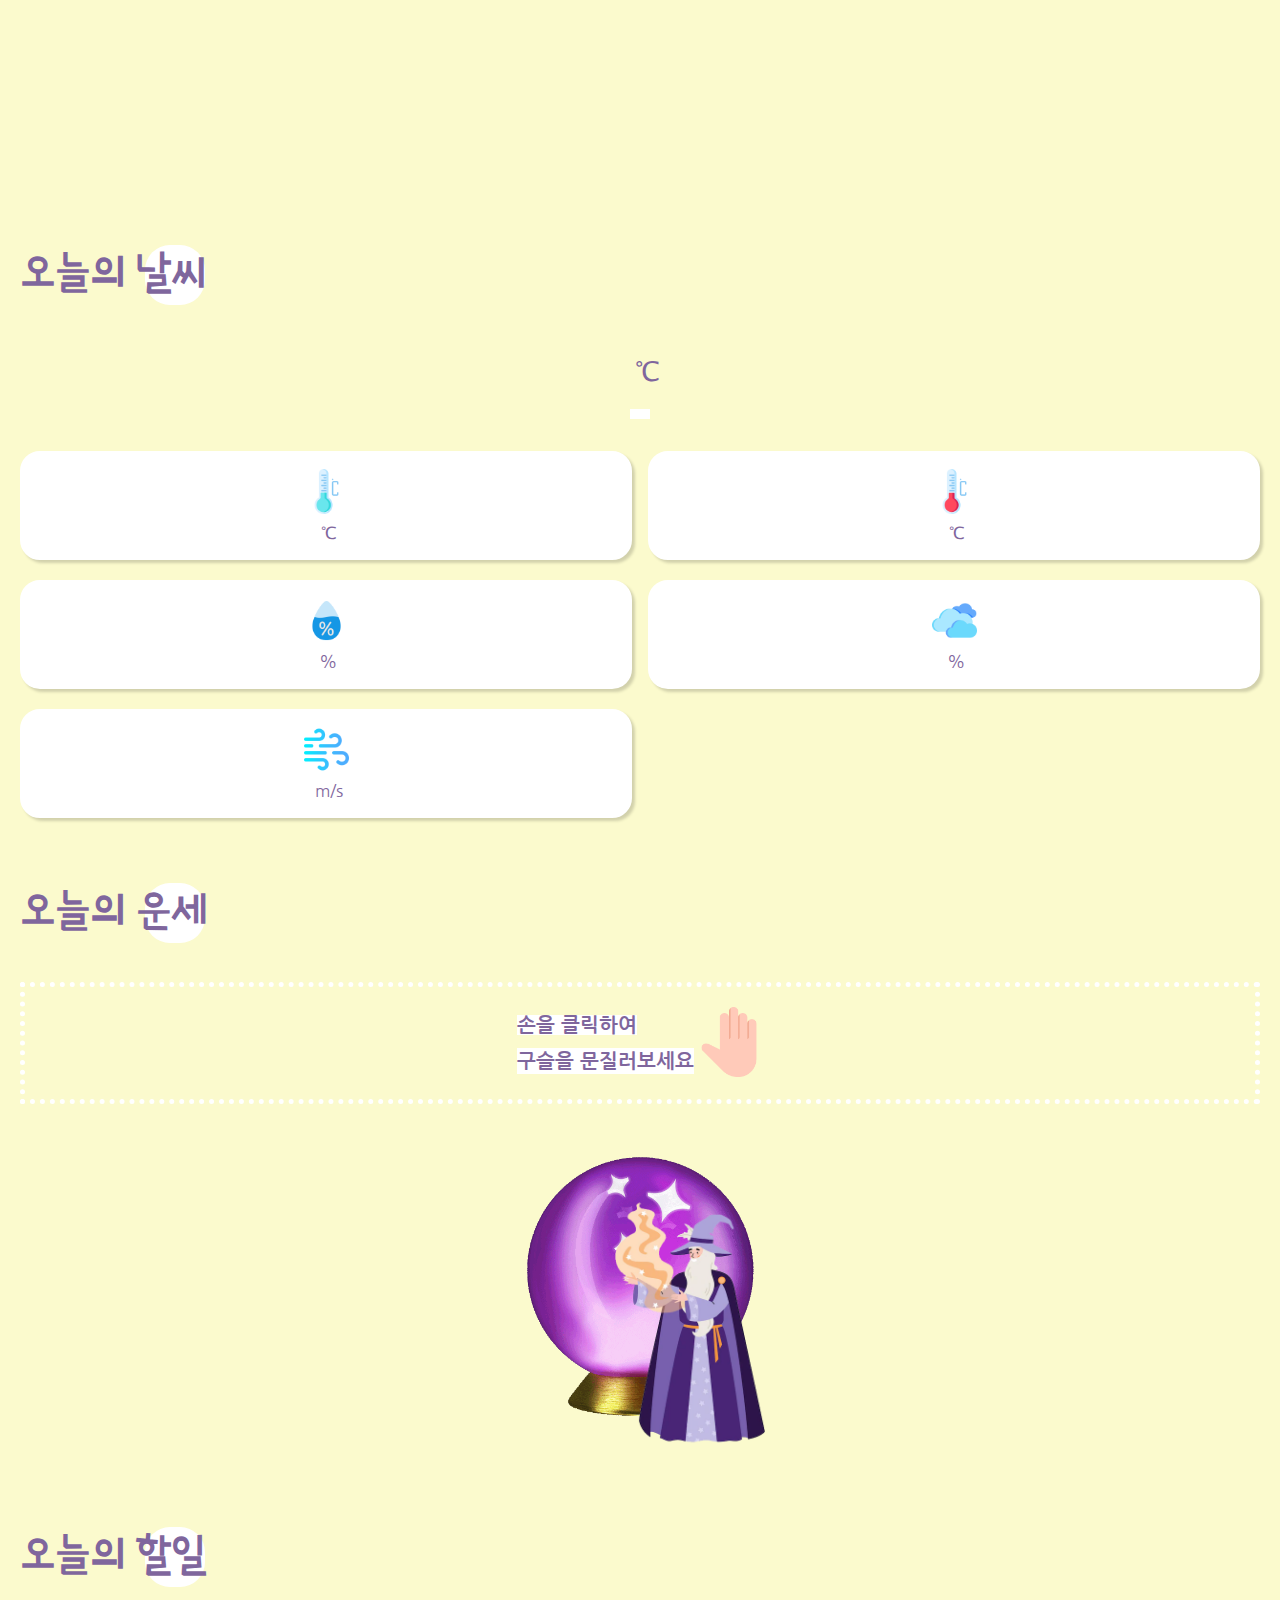
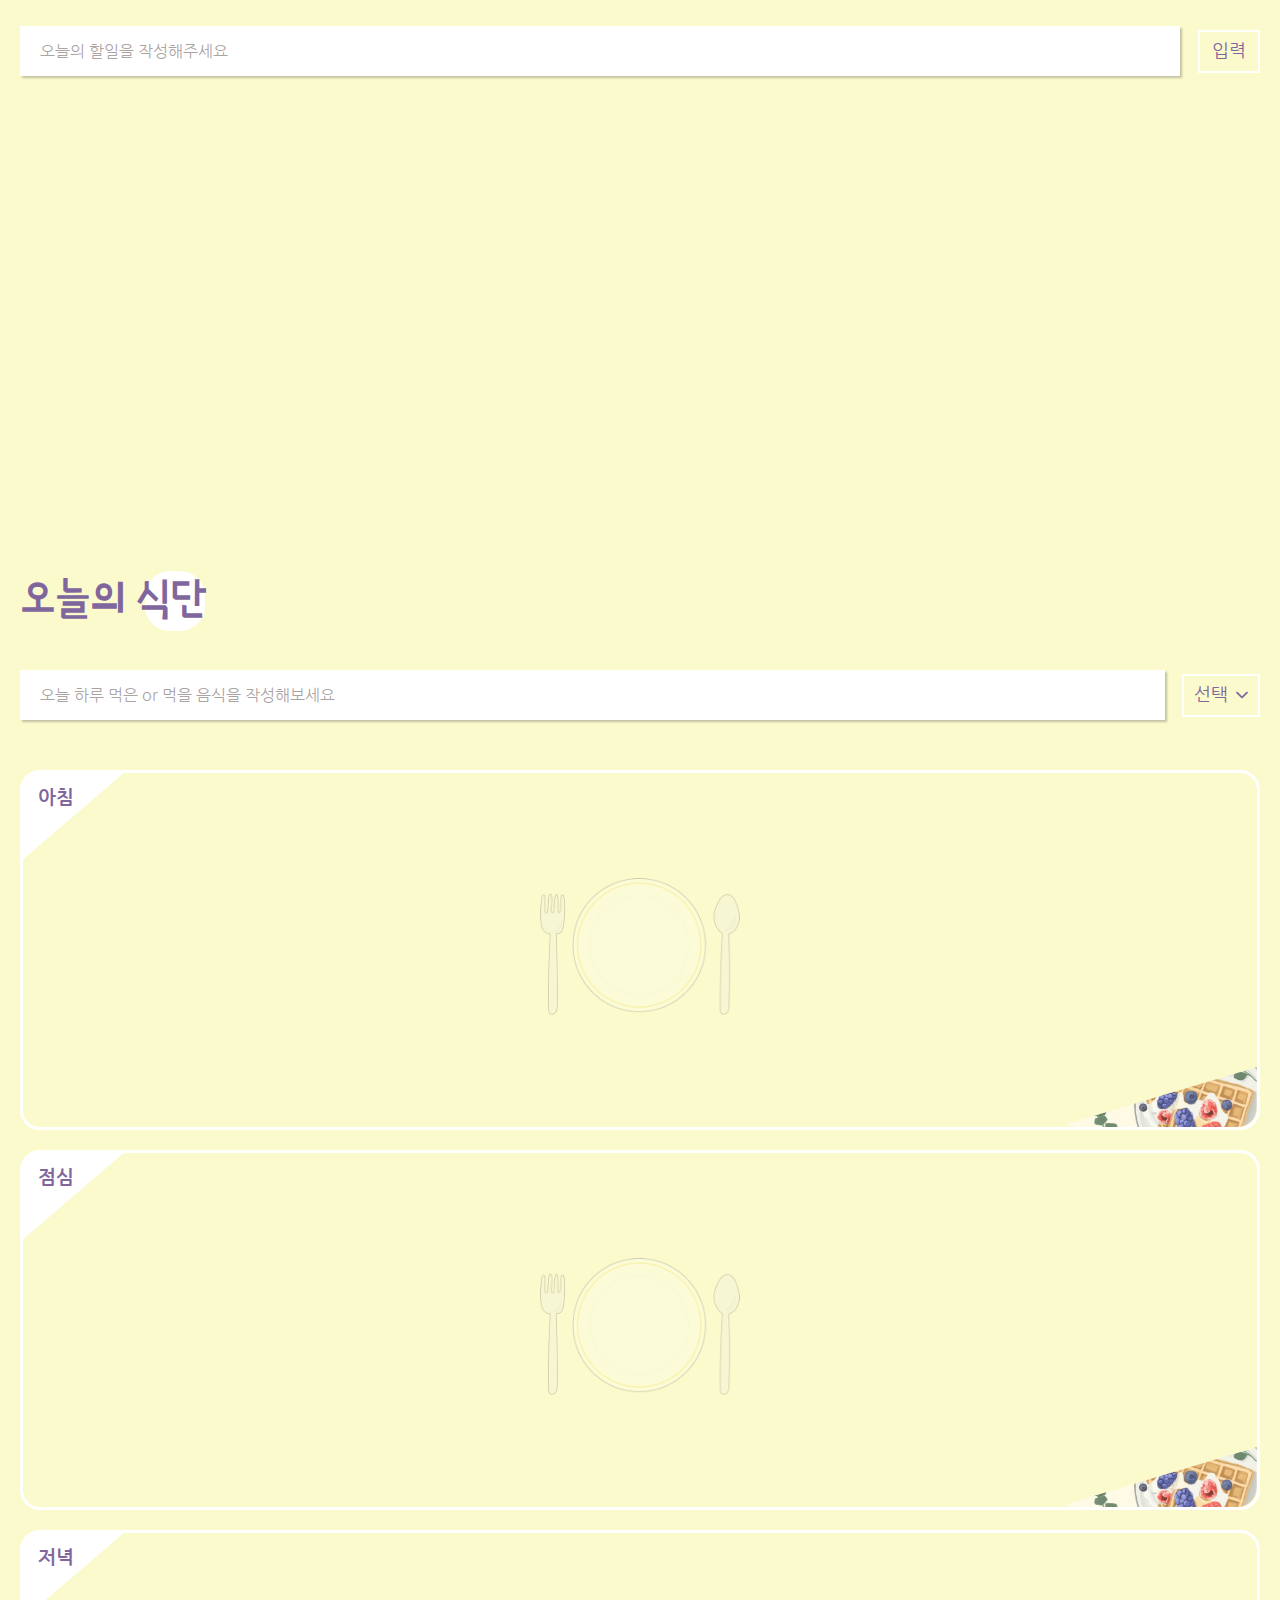
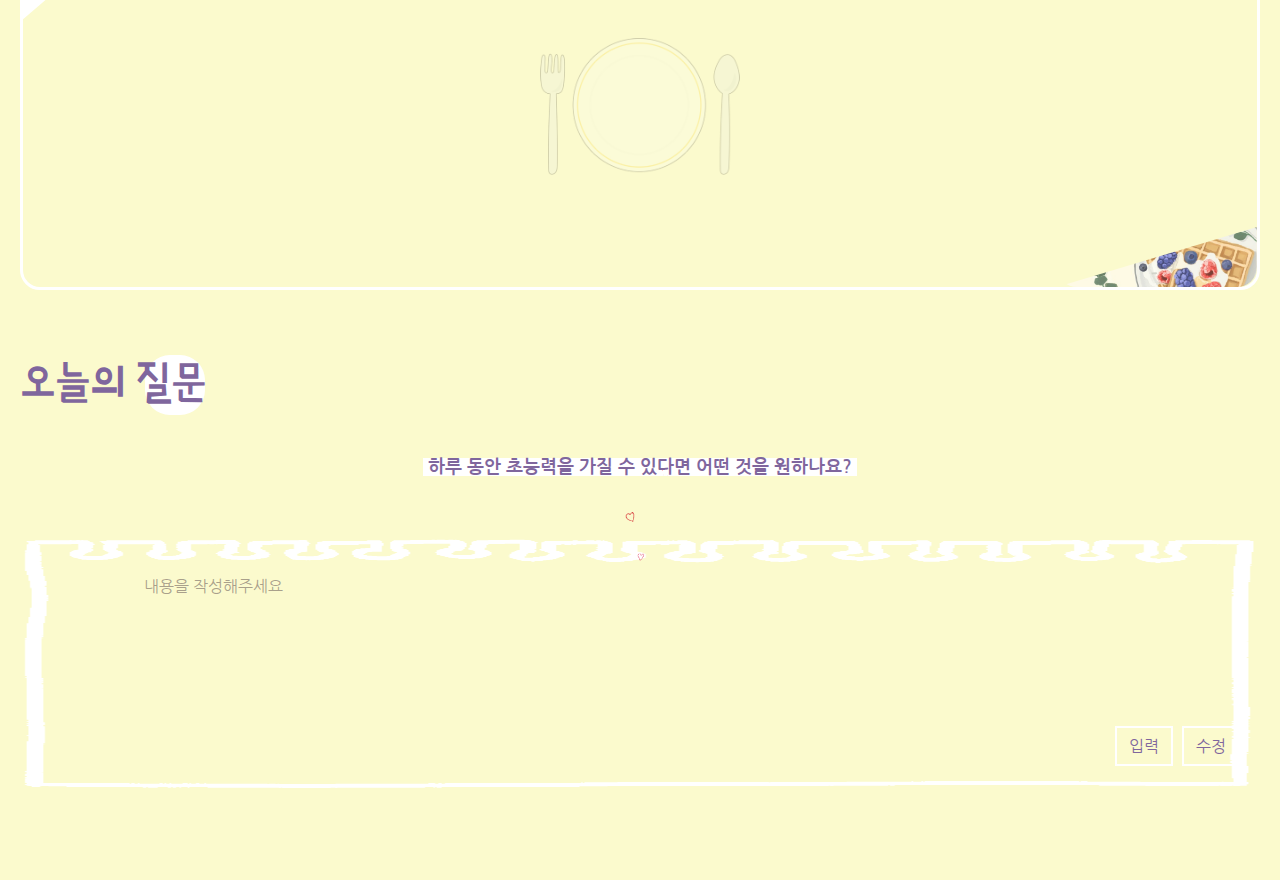
==== commit 15e70800: "Add files via upload" ====
--- a/today/MO/index.html
+++ b/today/MO/index.html
@@ -17,7 +17,7 @@
 
 <body>
     <div id="wrap">
-        <header class="h100">
+        <header>
 					<div class="inner">
 						<div class="title-wrap">
 							<h1 class="main-title">TODAY IS ...</h1>
@@ -30,7 +30,7 @@
         </header>
 
         <main>
-					<section id="today" class="h100">
+					<section id="today">
 						<div class="today-wrap">
 							<div class="inner">
 								<h2 class="title">day</h2>
@@ -51,7 +51,7 @@
 						</div>     
 					</section>
 
-						<section id="weather" class="h100">
+						<section id="weather">
 							<div class="common-wrap">
                 <div class="inner">
 									<h2 class="title">오늘의 날씨 <span class="dot"></span></h2>
@@ -97,7 +97,7 @@
 							</div>
             </section>
 
-						<section id="fortune-telling" class="h100">
+						<section id="fortune-telling">
 							<div class="common-wrap">
 								<div class="inner">
 									<h2 class="title">오늘의 운세 <span class="dot"></span></h2>
@@ -138,7 +138,7 @@
 							</div>
             </section>
 
-						<section id="to-do-list" class="h100">
+						<section id="to-do-list">
 							<div class="common-wrap">
 								<div class="inner">
 									<div class="to-do-list-wrap">
@@ -153,7 +153,7 @@
 							</div>
             </section>
 
-						<section id="menu-planner" class="h190">
+						<section id="menu-planner">
 							<div class="common-wrap">
 								<div class="inner">
 									<h2 class="title">오늘의 식단 <span class="dot"></span></h2>
@@ -197,7 +197,7 @@
 							</div>
             </section>
 
-						<section id="question" class="h100">
+						<section id="question">
 							<div class="common-wrap">
 								<div class="inner">
 									<h2 class="title">오늘의 질문 <span class="dot"></span></h2>
--- a/today/MO/css/index.css
+++ b/today/MO/css/index.css
@@ -6,16 +6,14 @@
 body::-webkit-scrollbar {width:5px; background-color:transparent;}
 body::-webkit-scrollbar-thumb {border-radius:20px; background-color:#7F669D;}
 .inner {width:100%; padding:0 20px; margin:0 auto;}
-.h100 {height:100vh;}
-.h190 {height:190vh;}
 
 /*header*/
 header {position:relative; height:100vh;}
-.title-wrap {position:absolute; top:45%; left:50%; transform:translate(-50%,-80%);}
+.title-wrap {position:absolute; top:47%; left:50%; transform:translate(-50%,-80%);}
 .circle {display:block; position:absolute; top:40%; left:50%; animation:size 5s linear infinite; z-index:-1;}
 .circle::before {display:block; content:""; width:160px; height:160px; position:absolute; top:0; left:50%; transform:translate(-50%,-65%); background:url("../images/circle.png") no-repeat; background-size:cover;}
 .title-wrap .main-title {max-width:250px; margin:0 auto; font-family:'Fredoka One', cursive; font-size:65px; text-align:center;}
-.scroll-img-area {position:absolute; bottom:150px; left:50%; transform:translateX(-50%);}
+.scroll-img-area {position:absolute; bottom:120px; left:50%; transform:translateX(-50%);}
 .scroll-img-area .scroll-img {width:100px; animation:scroll 1s linear infinite alternate;}
 
 @keyframes size {
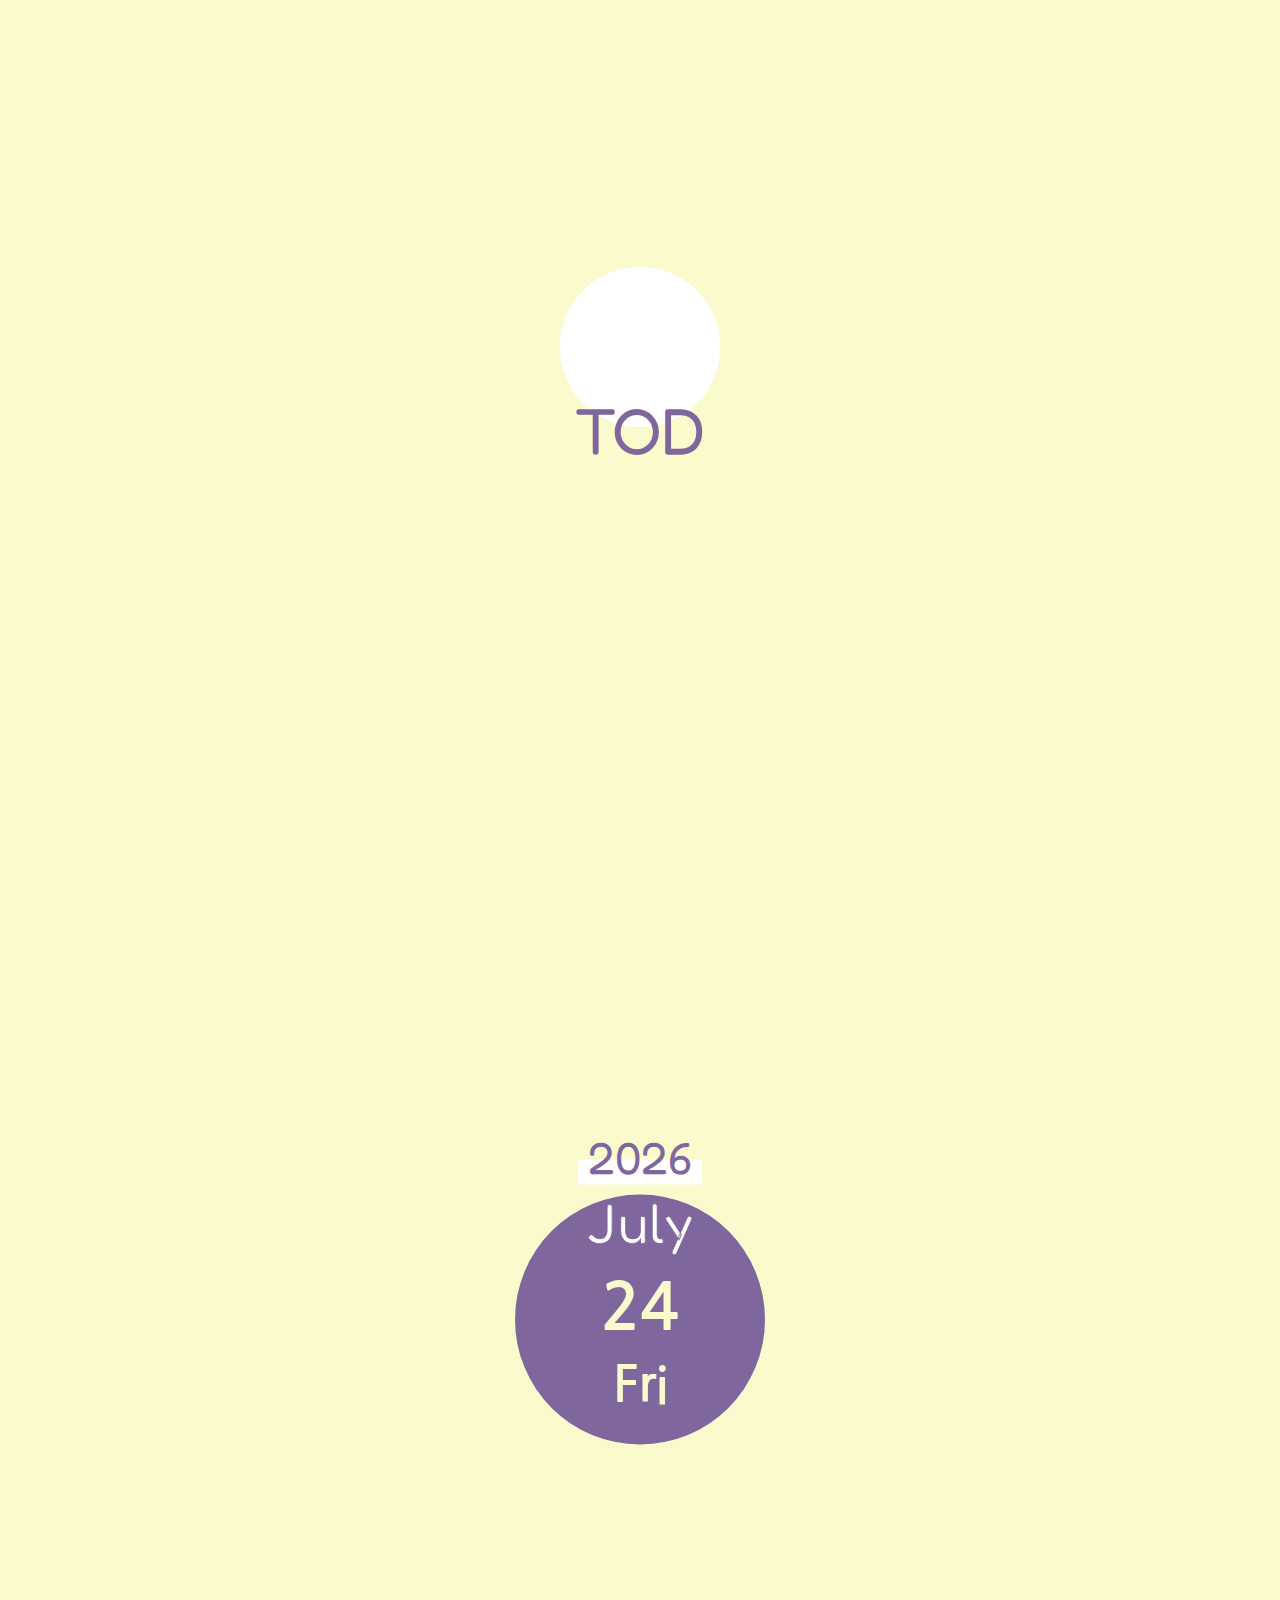
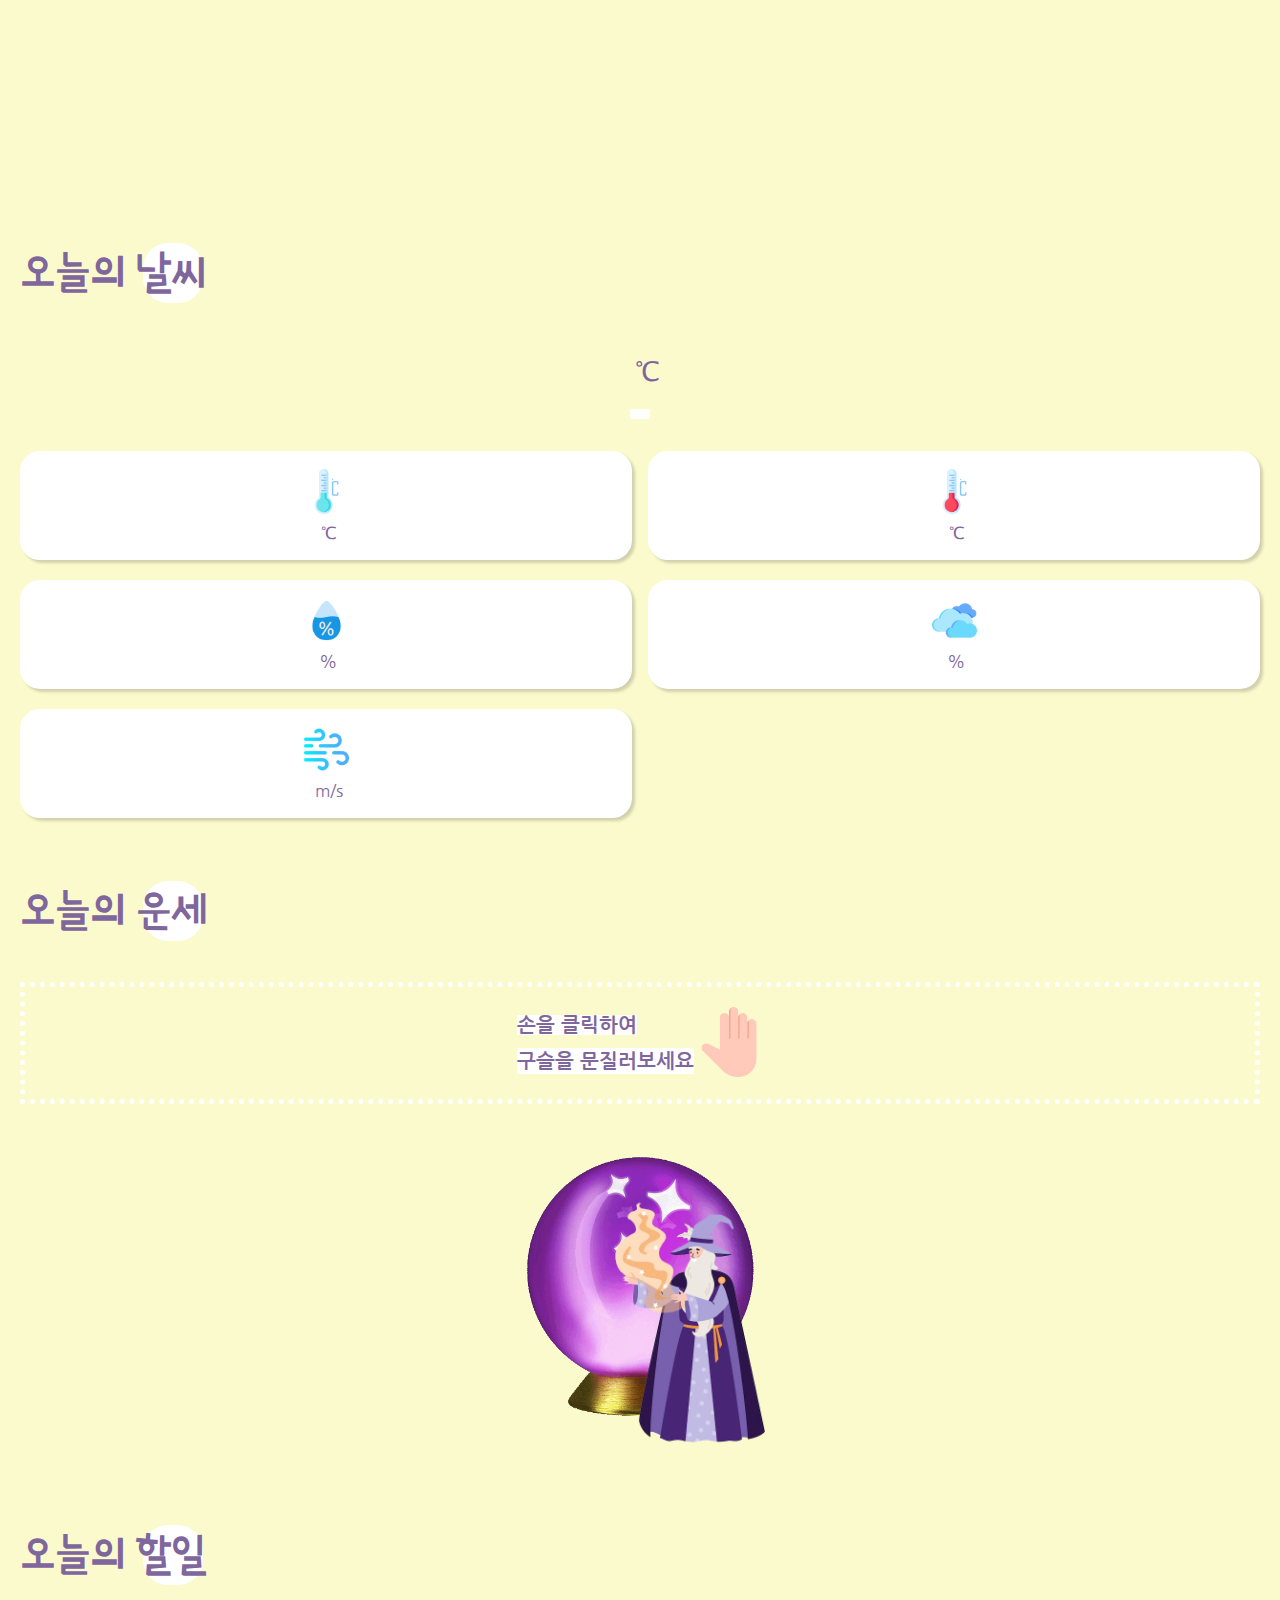
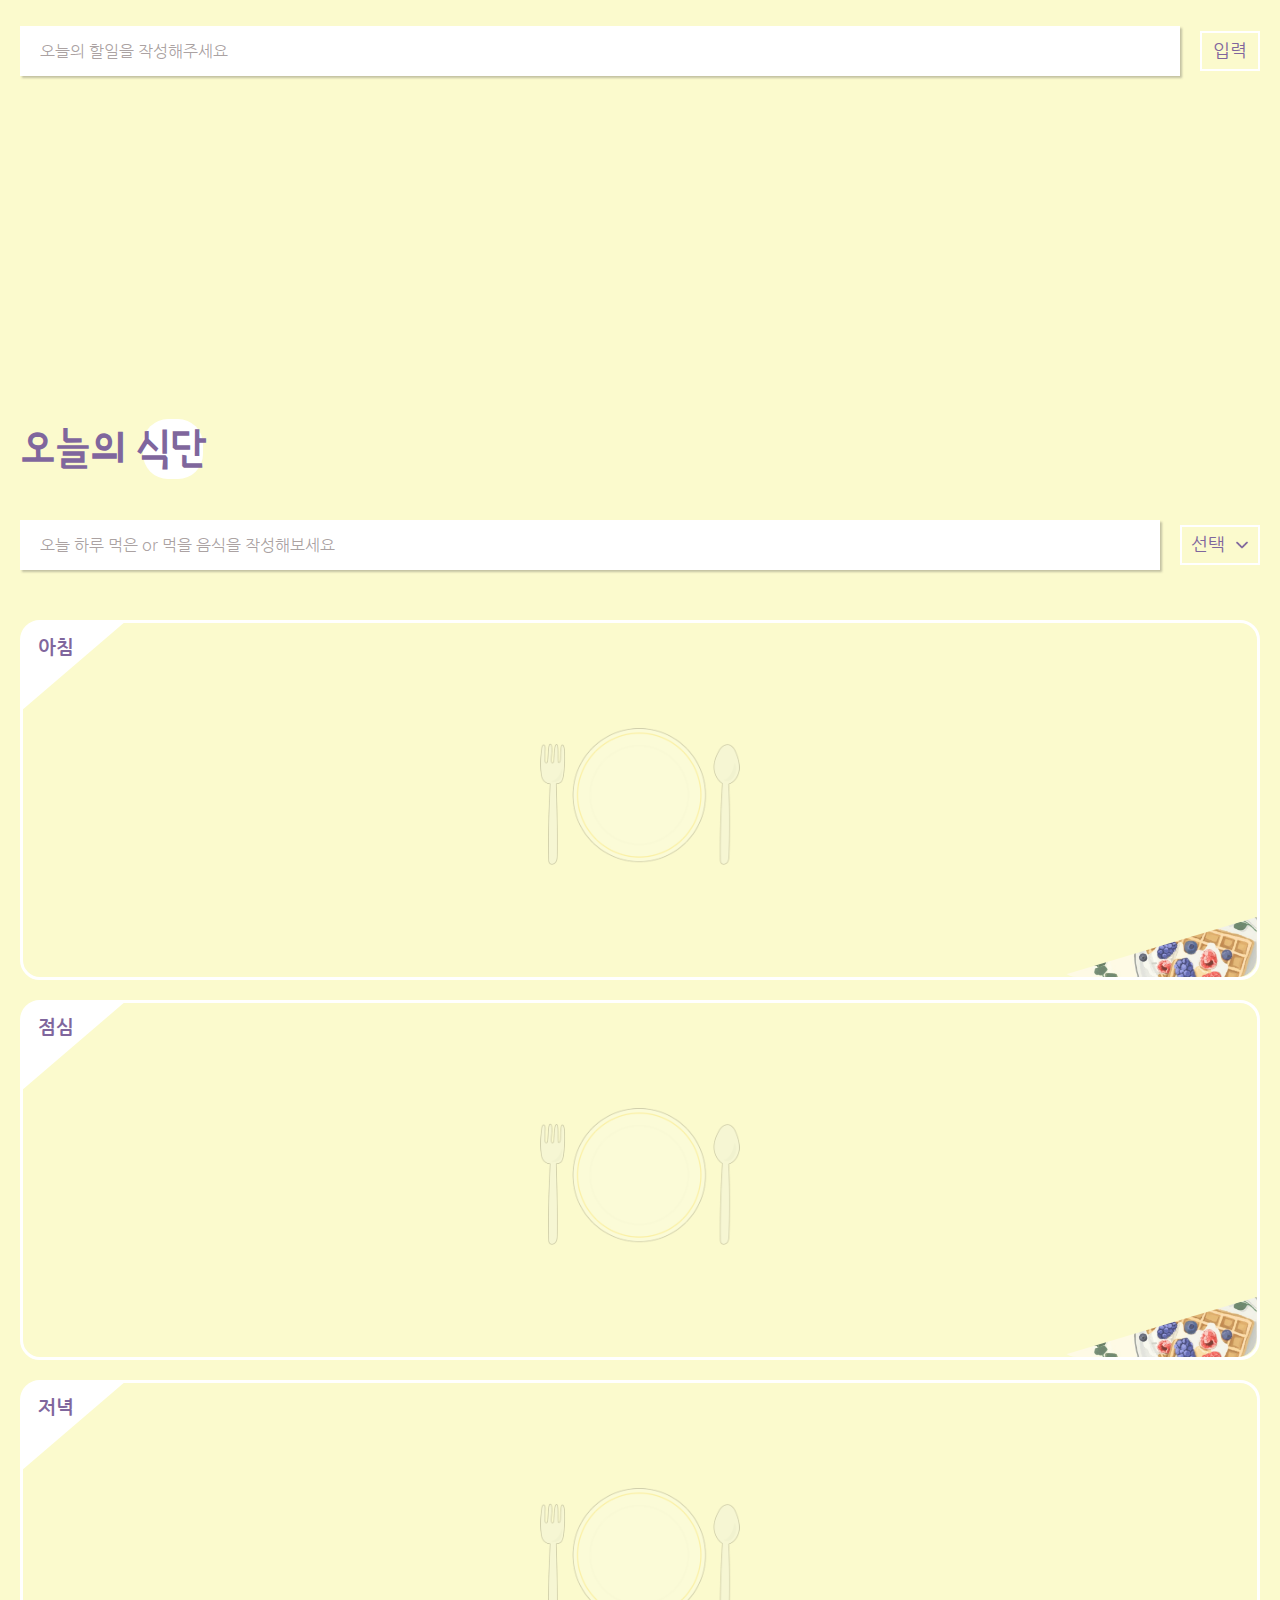
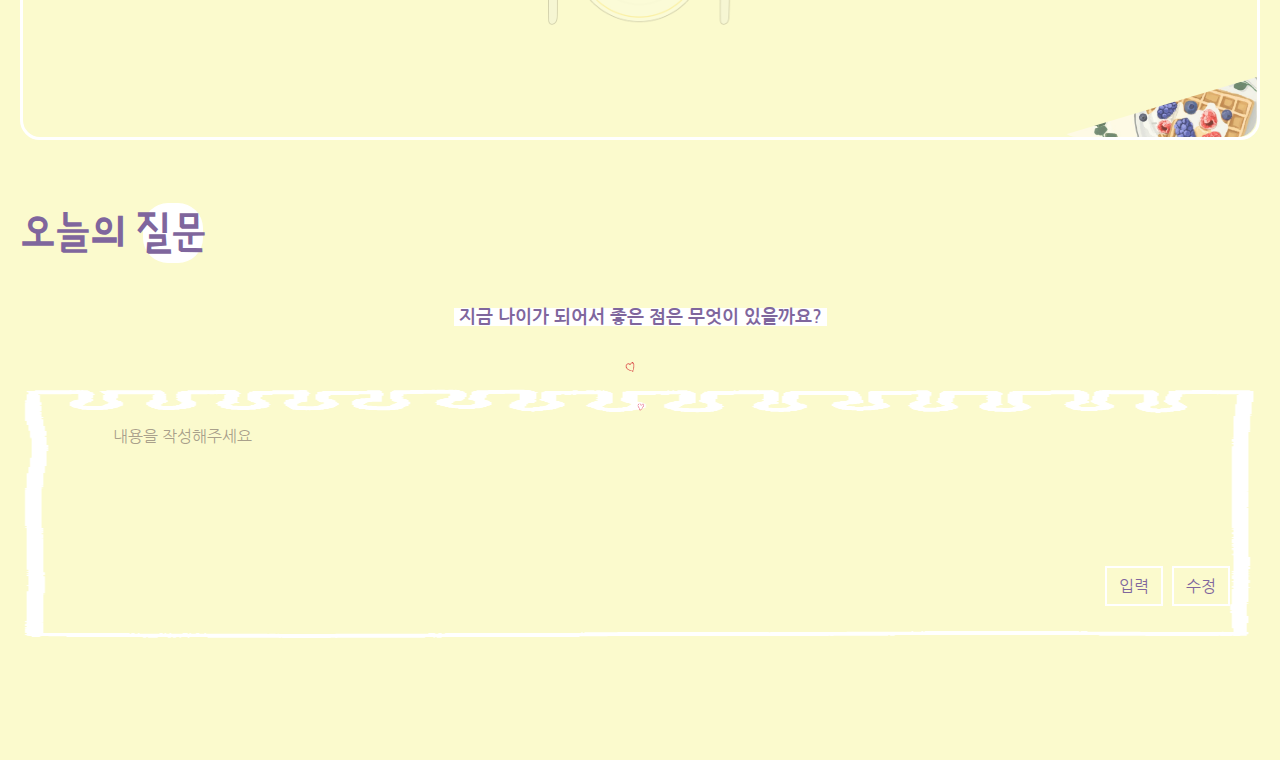
==== commit 2c4221e4: "Add files via upload" ====
--- a/today/MO/index.html
+++ b/today/MO/index.html
@@ -51,10 +51,10 @@
 						</div>     
 					</section>
 
-						<section id="weather">
+						<section id="weather" class="section">
 							<div class="common-wrap">
                 <div class="inner">
-									<h2 class="title">오늘의 날씨 <span class="dot"></span></h2>
+									<h2 class="title">오늘의 <span class="txt">날씨</span> <span class="dot"></span></h2>
 									<div class="weather-data">
 										<div class="tit">
 												<strong class="icon"></strong>
@@ -97,10 +97,10 @@
 							</div>
             </section>
 
-						<section id="fortune-telling">
-							<div class="common-wrap">
-								<div class="inner">
-									<h2 class="title">오늘의 운세 <span class="dot"></span></h2>
+						<section id="fortune-telling" class="section">
+							<div class="common-wrap">
+								<div class="inner">
+									<h2 class="title">오늘의 <span class="txt">운세</span> <span class="dot"></span></h2>
 									<div class="area-wrap">
 											<div class="hand-area">
 													<div class="txt-area">
@@ -138,11 +138,11 @@
 							</div>
             </section>
 
-						<section id="to-do-list">
+						<section id="to-do-list" class="section">
 							<div class="common-wrap">
 								<div class="inner">
 									<div class="to-do-list-wrap">
-											<h2 class="title">오늘의 할일 <span class="dot"></span></h2>
+											<h2 class="title">오늘의 <span class="txt">할일</span> <span class="dot"></span></h2>
 											<div class="write">
 													<input type="text" placeholder="오늘의 할일을 작성해주세요" title="오늘의 할일 입력" class="write-box">
 													<button type="button" class="enter-btn">입력</button>
@@ -153,10 +153,10 @@
 							</div>
             </section>
 
-						<section id="menu-planner">
-							<div class="common-wrap">
-								<div class="inner">
-									<h2 class="title">오늘의 식단 <span class="dot"></span></h2>
+						<section id="menu-planner" class="section">
+							<div class="common-wrap">
+								<div class="inner">
+									<h2 class="title">오늘의 <span class="txt">식단</span> <span class="dot"></span></h2>
 									<div class="menu-planner-wrap">
 											<div class="write">
 													<input type="text" placeholder="오늘 하루 먹은 or 먹을 음식을 작성해보세요" title="식단 입력" class="write-box">
@@ -197,10 +197,10 @@
 							</div>
             </section>
 
-						<section id="question">
-							<div class="common-wrap">
-								<div class="inner">
-									<h2 class="title">오늘의 질문 <span class="dot"></span></h2>
+						<section id="question" class="section">
+							<div class="common-wrap">
+								<div class="inner">
+									<h2 class="title">오늘의 <span class="txt">질문</span> <span class="dot"></span></h2>
 									<div class="question-list">
 										<div class="tit-wrap">
 											<strong class="tit"></strong>
--- a/today/MO/css/index.css
+++ b/today/MO/css/index.css
@@ -4,16 +4,16 @@
 
 body {background-color:#FBFACD;}
 body::-webkit-scrollbar {width:5px; background-color:transparent;}
-body::-webkit-scrollbar-thumb {border-radius:20px; background-color:#7F669D;}
+body::-webkit-scrollbar-thumb {background-color:#7F669D; border-radius:20px;}
 .inner {width:100%; padding:0 20px; margin:0 auto;}
 
 /*header*/
 header {position:relative; height:100vh;}
-.title-wrap {position:absolute; top:47%; left:50%; transform:translate(-50%,-80%);}
-.circle {display:block; position:absolute; top:40%; left:50%; animation:size 5s linear infinite; z-index:-1;}
-.circle::before {display:block; content:""; width:160px; height:160px; position:absolute; top:0; left:50%; transform:translate(-50%,-65%); background:url("../images/circle.png") no-repeat; background-size:cover;}
+.title-wrap {position:absolute; top:50%; left:50%; transform:translate(-50%,-80%);}
+.circle {display:block; position:absolute; top:43%; left:50%; animation:size 5s linear infinite; z-index:-1;}
+.circle::before {display:block; content:""; width:160px; height:160px; position:absolute; top:50%; left:50%; transform:translate(-50%,-75%); background:url("../images/circle.png") no-repeat; background-size:cover;}
 .title-wrap .main-title {max-width:250px; margin:0 auto; font-family:'Fredoka One', cursive; font-size:65px; text-align:center;}
-.scroll-img-area {position:absolute; bottom:120px; left:50%; transform:translateX(-50%);}
+.scroll-img-area {position:absolute; bottom:100px; left:50%; transform:translateX(-50%);}
 .scroll-img-area .scroll-img {width:100px; animation:scroll 1s linear infinite alternate;}
 
 @keyframes size {
@@ -29,12 +29,13 @@
 /*main*/
 /* common */
 .title {position:relative; padding:50px 0; font-size:44px; font-weight:600; font-family:'Poor Story', cursive;}
-.title > .dot {display:inline-block; font-family:'Fredoka One', cursive; letter-spacing:3px; font-size:38px;}
-.title::before {display:block; content:""; position:absolute; top:45px; left:125px; width:60px; height:60px; background-color:#fff; border-radius:25px; z-index:-1; animation:rotate 3s linear infinite;}
+.title > .txt {position:relative;}
+.title > .txt::before {display:block; content:""; position:absolute; top:-7px; left:7px; width:60px; height:60px; background-color:#fff; border-radius:25px; z-index:-1; animation:rotate 3s linear infinite;}
 @keyframes rotate {
     from {transform:rotate(0);}
     to {transform:rotate(360deg);}
 }
+.title > .dot {display:inline-block; font-family:'Fredoka One', cursive; letter-spacing:3px; font-size:38px;}
 
 .hide {display:none !important;}
 .show {display:block !important;}
@@ -51,14 +52,14 @@
 .today-wrap .title::before {display:none;}
 .today-wrap .day-wrap {color:#7F669D; text-align:center;}
 .today-wrap .day {position:relative;}
-.today-wrap .day::before {display:block; content:""; width:180px; height:180px; border-radius:100%; position:absolute; top:117px; left:50%; transform:translateX(-50%); z-index:-1; background-color:#7F669D; animation:move 2s linear infinite alternate; transform-origin:0% 50%;}
-.today-wrap .day svg {position:absolute; top:80%; left:50%; transform:translate(-50%,0);}
+.today-wrap .day::before {display:block; content:""; width:250px; height:250px; border-radius:100%; position:absolute; top:60px; left:50%; transform:translateX(-50%); z-index:-1; background-color:#7F669D; animation:move 2s linear infinite alternate; transform-origin:0% 50%;}
+.today-wrap .day svg {position:absolute; top:80%; left:50%; transform:translate(-50%,0); z-index:9999;}
 .today-wrap .day svg text {fill:#fff; stroke:#7F669D; stroke-width:2px; font-family:'Fredoka One', cursive;}
 .today-wrap .year {position:relative; padding:0 10px; font-size:45px; font-family:'Fredoka One', cursive; font-weight:normal;}
 .today-wrap .year::before {display:block; content:""; width:100%; height:25px; background-color:#fff; position:absolute; bottom:0; left:0; z-index:-1;}
 .today-wrap .month {font-size:130px; letter-spacing:3px;}
 .today-wrap .txt {position:absolute; top:140px; left:50%; transform:translateX(-50%); color:#FBFACD;}
-.today-wrap .date {font-size:60px;}
+.today-wrap .date {font-size:65px;}
 .today-wrap .day-week {display:block; margin-top:20px; font-size:50px;}
 @keyframes move {
 	0% {transform:scale(0.8) translateX(-50%);}
@@ -118,13 +119,13 @@
 .reset-img {width:45px;}
 .result .result-txt {position:relative; padding:30px 40px; font-size:16px; line-height:1.8; text-align:justify; font-weight:bold; background-color:#fff; border-radius:50px; box-shadow:5px 5px 5px #00000016;}
 .reset {position:absolute; top:0; right:10px;}
-.img-area-move .hand-img {position:absolute; top:23%; left:53%; transform:translate(-50%,-50%);} 
+.img-area-move .hand-img {position:absolute; top:22%; left:50%; transform:translate(-50%,-50%);} 
 
 /* to-do-list */
 .to-do-list-wrap .write input[type="text"] {width:calc(100% - 80px);}
-.to-do-list-wrap .enter-btn {padding:8px 12px; border:2px solid #fff; font-size:18px;}
+.to-do-list-wrap .enter-btn {width:60px; height:40px; border:2px solid #fff; font-size:18px;}
 .to-do-list-wrap .enter-btn:hover {background-color:#7F669D; color:#fff; border:2px solid #7F669D;}
-.to-do-list-wrap .cont {position:relative; height:450px; overflow:auto; overflow-x:hidden;}
+.to-do-list-wrap .cont {position:relative; height:300px; overflow:auto; overflow-x:hidden;}
 .to-do-list-wrap .cont::-webkit-scrollbar {width:5px; border-radius:20px; background-color:#FBFACD;}
 .to-do-list-wrap .cont::-webkit-scrollbar-thumb {width:5px; border-radius:20px; background-color:#fff;}
 .to-do-list-wrap .cont .list {position:relative; padding:20px 0; box-shadow:3px 3px 3px rgba(42, 35, 35, 0.156); border-radius:0 0 0 40px; text-align:center;}
@@ -137,9 +138,9 @@
 .to-do-list-wrap .cont .list .btn img {width:40px;}
 
 /* menu-planner */
-.menu-planner-wrap .write input[type="text"] {width:calc(100% - 95px);}
+.menu-planner-wrap .write input[type="text"] {width:calc(100% - 100px);}
 .menu-planner-wrap .select-box {position:relative;}
-.menu-planner-wrap .select-box .select-btn {padding:8px 30px 8px 10px; border:2px solid #fff; font-size:18px; font-weight:normal;}
+.menu-planner-wrap .select-box .select-btn {width:80px; height:40px; padding-right:25px; border:2px solid #fff; font-size:18px; font-weight:normal;}
 .menu-planner-wrap .select-box .select-btn:hover, .menu-planner-wrap .select-box .select-btn:hover {color:#fff; background-color:#7F669D; border:2px solid #7F669D;}
 .menu-planner-wrap .select-box .select-arrow {display:block; width:20px; height:20px; position:absolute; top:50%; right:8px; transform:translateY(-50%); background:url("../../PC/images/arrow-before.png") no-repeat; background-size:20px; cursor:pointer;}
 .menu-planner-wrap .select-list-area {position:absolute; top:34px; left:0; z-index:1;}
@@ -169,18 +170,18 @@
 .menu-planner-wrap .menu li .cont .remove-btn > img {width:18px;}
 
 /* question */
-#question {height:570px;}
+#question {height:600px;}
 .question-list {position:relative; text-align:center;}
 .question-list::after {display:block; content:""; background:url("../../PC/images/heart.gif") no-repeat; width:120px; height:120px; background-size:120px; position:absolute; top:0; left:50%; transform:translateX(-50%);}
 .question-list .tit-wrap {height:120px;}
 .question-list .tit {position:relative; padding:0 5px; font-size:18px; line-height:1.5; background-color:#fff;}
-.question-list textarea {position:relative; width:80%; height:150px; border:0; outline:none; resize:none; color:#7F669D; font-family:'Nanum Gothic', sans-serif; font-size:16px; line-height:1.5; background-color:transparent; z-index:1;}
+.question-list textarea {position:relative; width:85%; height:140px; border:0; outline:none; resize:none; color:#7F669D; font-family:'Nanum Gothic', sans-serif; font-size:16px; line-height:1.5; background-color:transparent; z-index:1;}
 .question-list textarea::-webkit-scrollbar {width:5px; border-radius:20px; background-color:#FBFACD;}
 .question-list textarea::-webkit-scrollbar-thumb {width:5px; border-radius:20px; background-color:#fff;}
 .question-list textarea::placeholder {font-size:16px; color:#6151518b;}
 .question-list .txt-area::before {display:block; content:""; background:url("../../PC/images/memo.png") no-repeat; width:100%; height:260px; background-size:100% 260px; position:absolute; top:80px; left:50%; transform:translateX(-50%); z-index:-1;}
 .question-list {position:relative;}
-.question-list .btn {position:absolute; bottom:-40px; right:20px;}
+.question-list .btn {position:absolute; bottom:-40px; right:30px;}
 .question-list .btn button {padding:8px 12px; border:2px solid #fff; font-size:16px;}
 .question-list .btn button:hover {background-color:#7F669D; color:#fff; border:2px solid #7F669D;}
 .question-list .btn button:last-of-type {margin-left:5px;}
